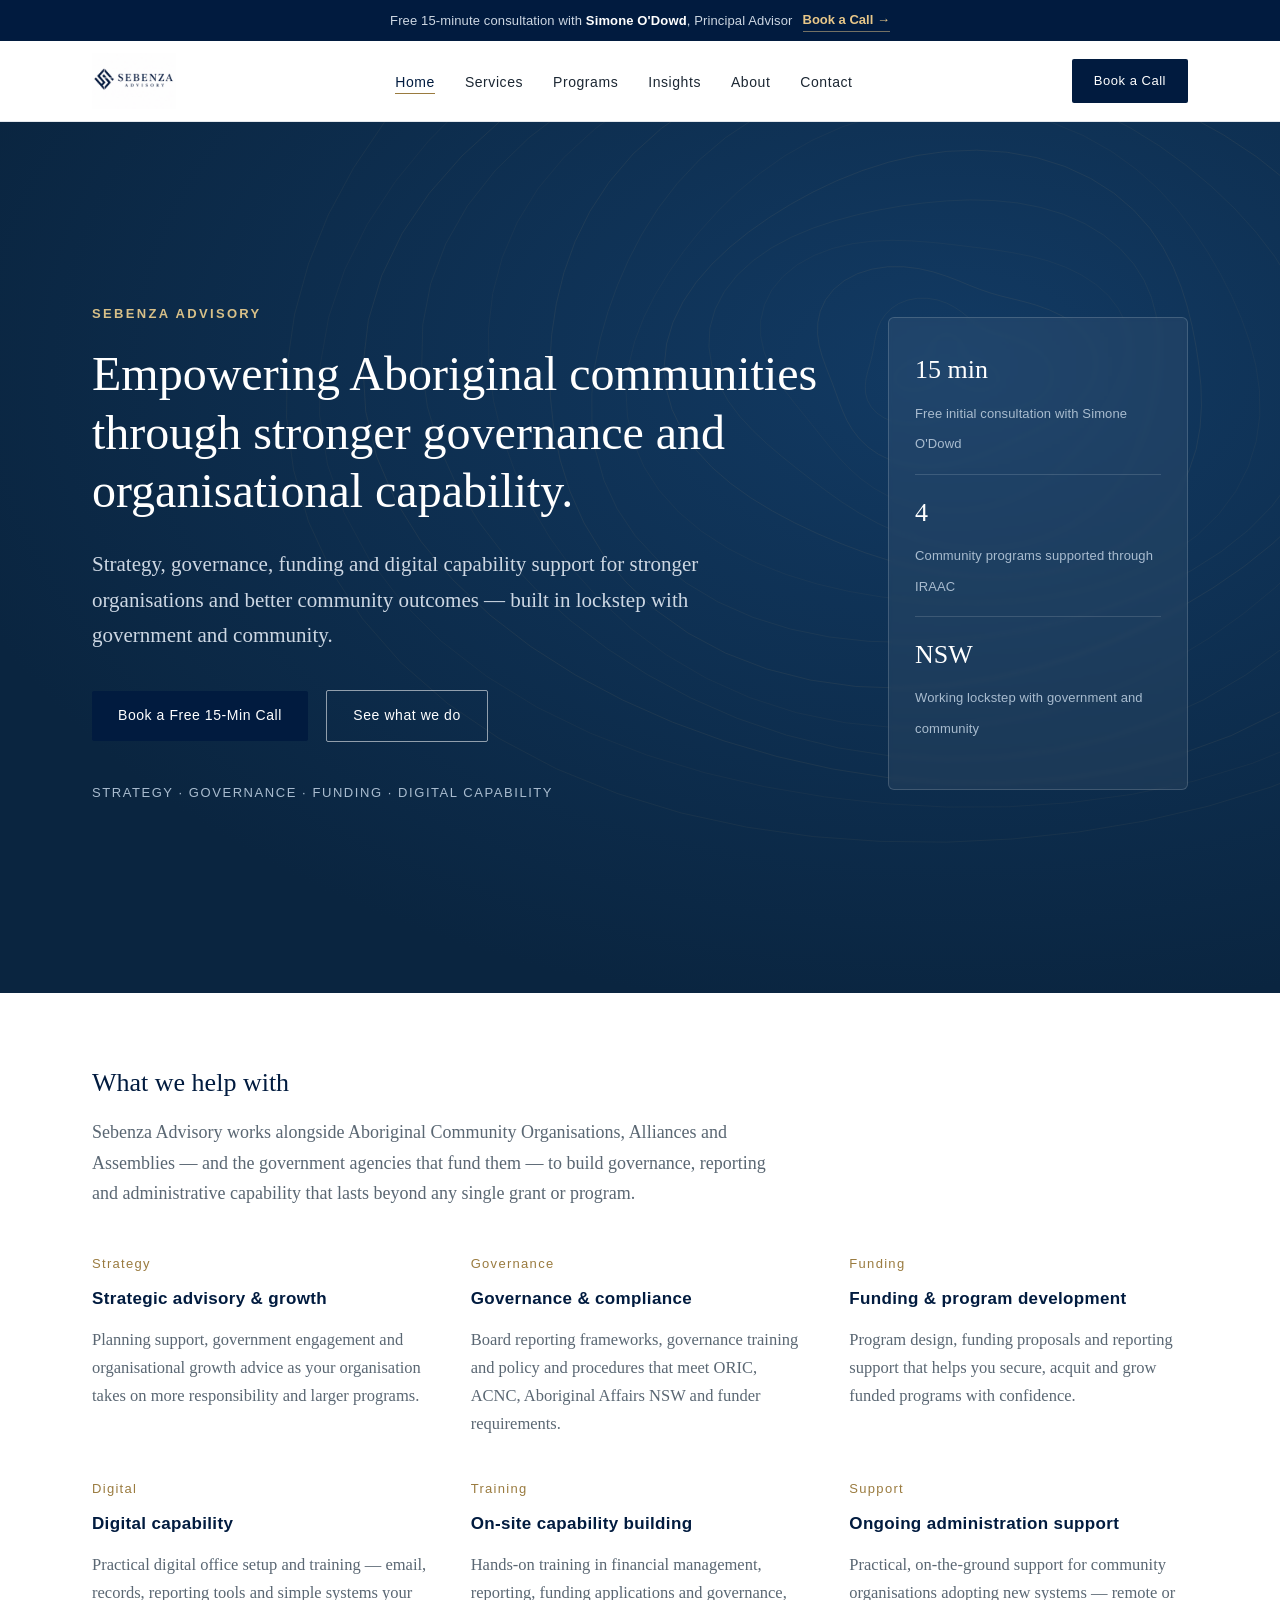
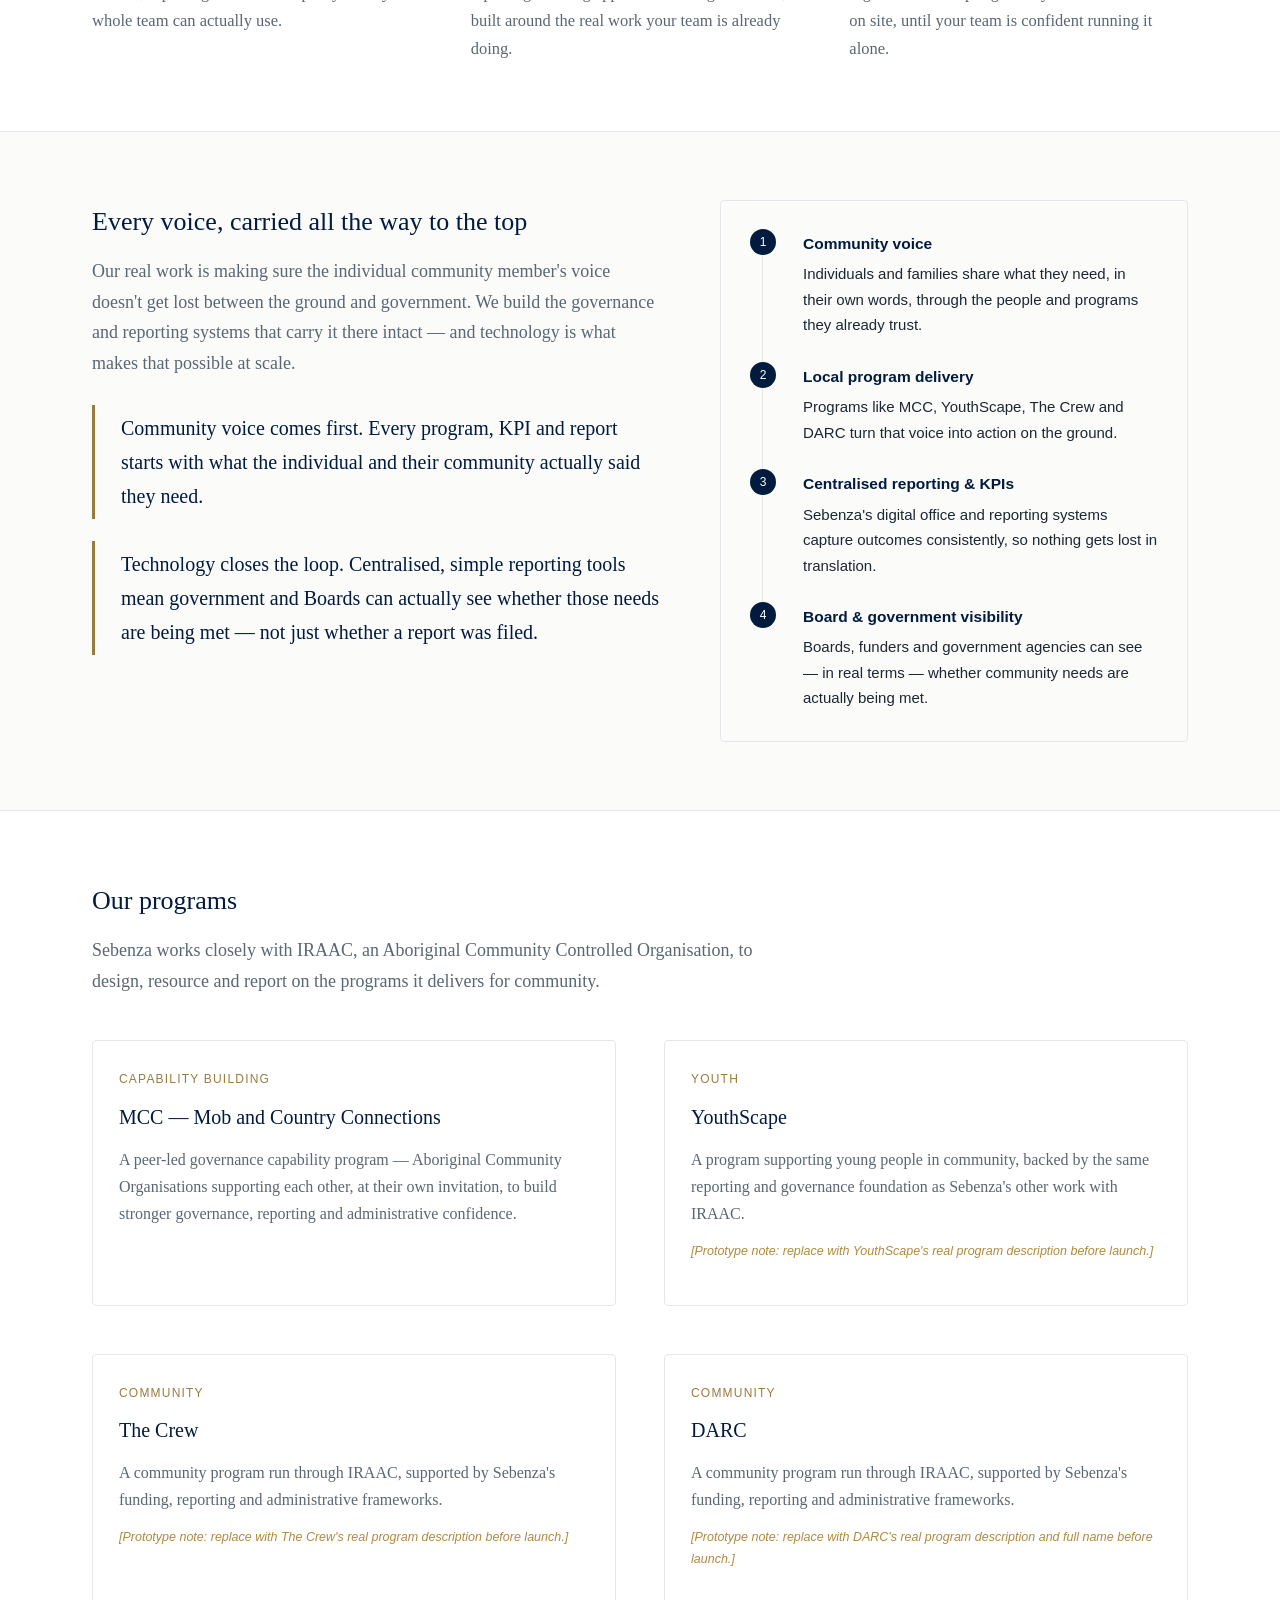
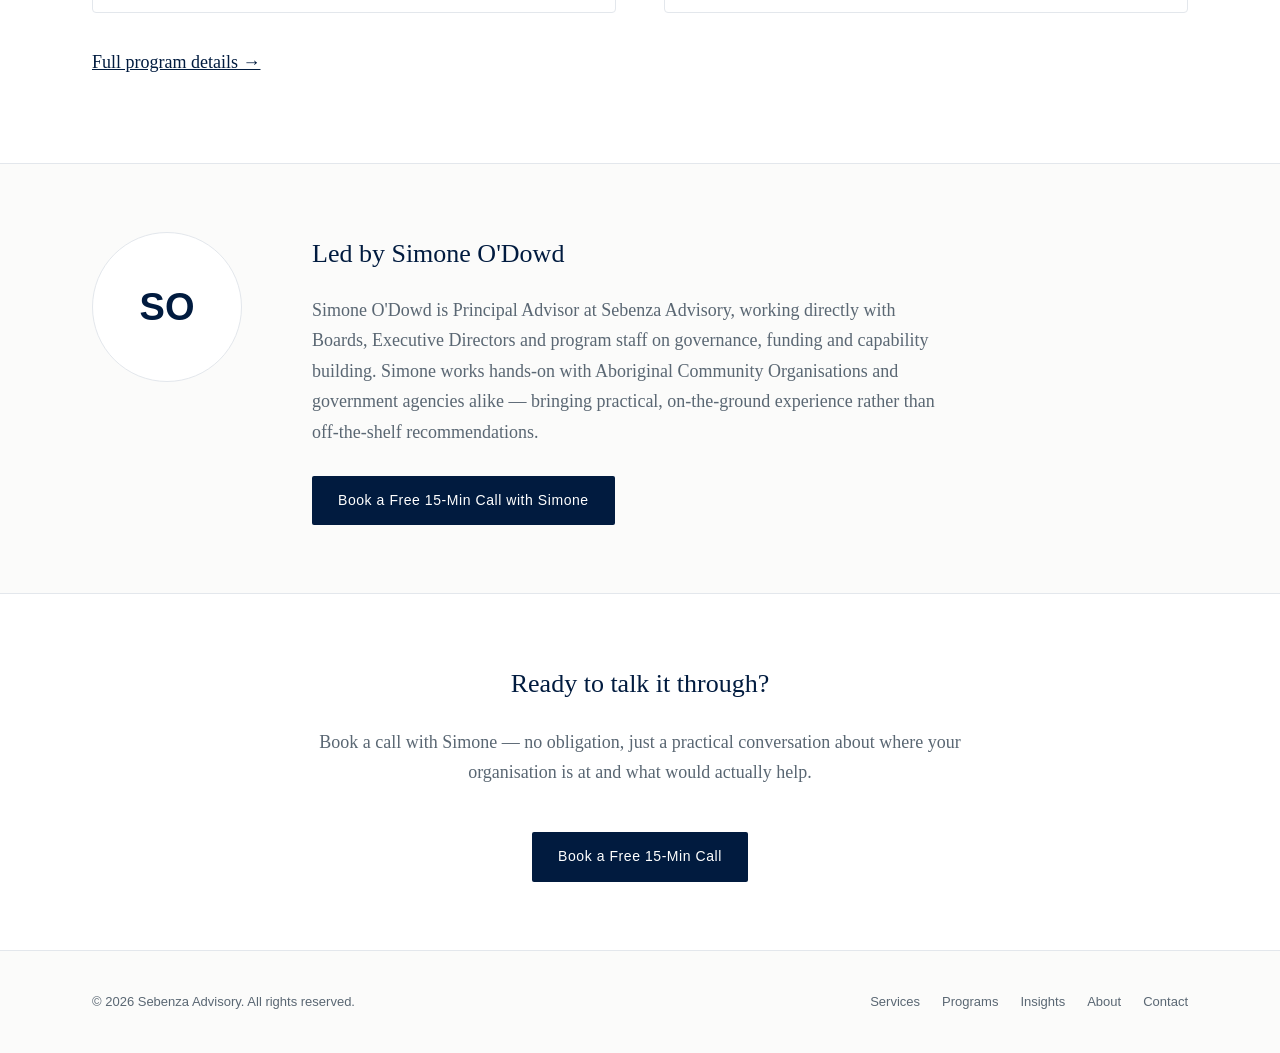
==== index.html @ e0830507 "Fix wide-desktop hero looking empty: add credibility stats card, widen container to fill large scree" ====
<!DOCTYPE html>
<html lang="en">
<head>
<meta charset="UTF-8">
<meta name="viewport" content="width=device-width, initial-scale=1.0">
<title>Sebenza Advisory — Empowering Aboriginal Communities</title>
<meta name="description" content="Sebenza Advisory provides strategy, governance, funding and digital capability support to strengthen Aboriginal organisations and community outcomes.">
<link rel="icon" href="/assets/favicon.png">
<link rel="stylesheet" href="/assets/style.css">
<script src="/assets/site.js" defer></script>
</head>
<body>

<div class="top-bar">
  <div class="wrap">
    <p>Free 15-minute consultation with <strong>Simone O'Dowd</strong>, Principal Advisor</p>
    <a href="https://calendly.com/sebenza-advisory/consultation" target="_blank" rel="noopener">Book a Call →</a>
  </div>
</div>

<header class="site">
  <div class="wrap">
    <a class="brand" href="/">
      <img src="/assets/logo-header.png" alt="Sebenza Advisory">
    </a>
    <nav class="primary">
      <ul>
        <li><a href="/" class="active">Home</a></li>
        <li><a href="/approach.html">Services</a></li>
        <li><a href="/programs.html">Programs</a></li>
        <li><a href="/insights.html">Insights</a></li>
        <li><a href="/about.html">About</a></li>
        <li><a href="/contact.html">Contact</a></li>
      </ul>
    </nav>
    <a class="btn primary" href="https://calendly.com/sebenza-advisory/consultation" target="_blank" rel="noopener" style="padding:11px 22px;font-size:13px;">Book a Call</a>
    <button class="nav-toggle" aria-label="Menu" aria-expanded="false"><span></span><span></span><span></span></button>
  </div>
</header>

<section class="hero-image">
  <div class="wrap">
    <div>
      <p class="eyebrow">Sebenza Advisory</p>
      <h1>Empowering Aboriginal communities through stronger governance and organisational capability.</h1>
      <p class="lede">Strategy, governance, funding and digital capability support for stronger organisations and better community outcomes — built in lockstep with government and community.</p>
      <a class="btn primary" href="https://calendly.com/sebenza-advisory/consultation" target="_blank" rel="noopener">Book a Free 15-Min Call</a>
      <a class="btn ghost" href="/approach.html">See what we do</a>
      <p class="tagline">Strategy · Governance · Funding · Digital Capability</p>
    </div>
    <div class="hero-stats">
      <div class="stat">
        <b>15 min</b>
        <span>Free initial consultation with Simone O'Dowd</span>
      </div>
      <div class="stat">
        <b>4</b>
        <span>Community programs supported through IRAAC</span>
      </div>
      <div class="stat">
        <b>NSW</b>
        <span>Working lockstep with government and community</span>
      </div>
    </div>
  </div>
</section>

<section>
  <div class="wrap">
    <h2 class="section-title">What we help with</h2>
    <p class="section-intro">Sebenza Advisory works alongside Aboriginal Community Organisations, Alliances and Assemblies — and the government agencies that fund them — to build governance, reporting and administrative capability that lasts beyond any single grant or program.</p>
    <div class="grid-3">
      <div class="card">
        <span class="num">Strategy</span>
        <h3>Strategic advisory & growth</h3>
        <p>Planning support, government engagement and organisational growth advice as your organisation takes on more responsibility and larger programs.</p>
      </div>
      <div class="card">
        <span class="num">Governance</span>
        <h3>Governance & compliance</h3>
        <p>Board reporting frameworks, governance training and policy and procedures that meet ORIC, ACNC, Aboriginal Affairs NSW and funder requirements.</p>
      </div>
      <div class="card">
        <span class="num">Funding</span>
        <h3>Funding & program development</h3>
        <p>Program design, funding proposals and reporting support that helps you secure, acquit and grow funded programs with confidence.</p>
      </div>
      <div class="card">
        <span class="num">Digital</span>
        <h3>Digital capability</h3>
        <p>Practical digital office setup and training — email, records, reporting tools and simple systems your whole team can actually use.</p>
      </div>
      <div class="card">
        <span class="num">Training</span>
        <h3>On-site capability building</h3>
        <p>Hands-on training in financial management, reporting, funding applications and governance, built around the real work your team is already doing.</p>
      </div>
      <div class="card">
        <span class="num">Support</span>
        <h3>Ongoing administration support</h3>
        <p>Practical, on-the-ground support for community organisations adopting new systems — remote or on site, until your team is confident running it alone.</p>
      </div>
    </div>
  </div>
</section>

<section class="tinted">
  <div class="wrap voice-block">
    <div>
      <h2 class="section-title">Every voice, carried all the way to the top</h2>
      <p class="section-intro" style="margin-bottom:26px;">Our real work is making sure the individual community member's voice doesn't get lost between the ground and government. We build the governance and reporting systems that carry it there intact — and technology is what makes that possible at scale.</p>
      <p class="principle" style="margin-bottom:22px;">Community voice comes first. Every program, KPI and report starts with what the individual and their community actually said they need.</p>
      <p class="principle" style="margin-bottom:0;">Technology closes the loop. Centralised, simple reporting tools mean government and Boards can actually see whether those needs are being met — not just whether a report was filed.</p>
    </div>
    <div class="voice-flow">
      <ol>
        <li><strong>Community voice</strong>Individuals and families share what they need, in their own words, through the people and programs they already trust.</li>
        <li><strong>Local program delivery</strong>Programs like MCC, YouthScape, The Crew and DARC turn that voice into action on the ground.</li>
        <li><strong>Centralised reporting & KPIs</strong>Sebenza's digital office and reporting systems capture outcomes consistently, so nothing gets lost in translation.</li>
        <li><strong>Board & government visibility</strong>Boards, funders and government agencies can see — in real terms — whether community needs are actually being met.</li>
      </ol>
    </div>
  </div>
</section>

<section>
  <div class="wrap">
    <h2 class="section-title">Our programs</h2>
    <p class="section-intro">Sebenza works closely with IRAAC, an Aboriginal Community Controlled Organisation, to design, resource and report on the programs it delivers for community.</p>
    <div class="grid-2">
      <div class="program-card">
        <span class="tag">Capability building</span>
        <h3>MCC — Mob and Country Connections</h3>
        <p>A peer-led governance capability program — Aboriginal Community Organisations supporting each other, at their own invitation, to build stronger governance, reporting and administrative confidence.</p>
      </div>
      <div class="program-card">
        <span class="tag">Youth</span>
        <h3>YouthScape</h3>
        <p>A program supporting young people in community, backed by the same reporting and governance foundation as Sebenza's other work with IRAAC.</p>
        <p class="confirm">[Prototype note: replace with YouthScape's real program description before launch.]</p>
      </div>
      <div class="program-card">
        <span class="tag">Community</span>
        <h3>The Crew</h3>
        <p>A community program run through IRAAC, supported by Sebenza's funding, reporting and administrative frameworks.</p>
        <p class="confirm">[Prototype note: replace with The Crew's real program description before launch.]</p>
      </div>
      <div class="program-card">
        <span class="tag">Community</span>
        <h3>DARC</h3>
        <p>A community program run through IRAAC, supported by Sebenza's funding, reporting and administrative frameworks.</p>
        <p class="confirm">[Prototype note: replace with DARC's real program description and full name before launch.]</p>
      </div>
    </div>
    <p style="margin-top:34px;"><a href="/programs.html">Full program details →</a></p>
  </div>
</section>

<section class="tinted">
  <div class="wrap" style="display:grid;grid-template-columns:180px 1fr;gap:40px;align-items:start;">
    <div style="width:150px;height:150px;border-radius:50%;background:#fff;border:1px solid var(--line);display:flex;align-items:center;justify-content:center;font-family:'Helvetica Neue',Arial,sans-serif;color:var(--navy-deep);font-size:38px;font-weight:600;">SO</div>
    <div>
      <h2 class="section-title">Led by Simone O'Dowd</h2>
      <p style="color:var(--muted);font-size:18px;max-width:640px;">Simone O'Dowd is Principal Advisor at Sebenza Advisory, working directly with Boards, Executive Directors and program staff on governance, funding and capability building. Simone works hands-on with Aboriginal Community Organisations and government agencies alike — bringing practical, on-the-ground experience rather than off-the-shelf recommendations.</p>
      <a class="btn primary" href="https://calendly.com/sebenza-advisory/consultation" target="_blank" rel="noopener" style="margin-top:10px;">Book a Free 15-Min Call with Simone</a>
    </div>
  </div>
</section>

<section style="text-align:center;">
  <div class="wrap">
    <h2 class="section-title" style="margin-bottom:20px;">Ready to talk it through?</h2>
    <p class="section-intro" style="margin-left:auto;margin-right:auto;">Book a call with Simone — no obligation, just a practical conversation about where your organisation is at and what would actually help.</p>
    <a class="btn primary" href="https://calendly.com/sebenza-advisory/consultation" target="_blank" rel="noopener">Book a Free 15-Min Call</a>
  </div>
</section>

<footer class="site">
  <div class="wrap">
    <p>© 2026 Sebenza Advisory. All rights reserved.</p>
    <nav>
      <ul>
        <li><a href="/approach.html">Services</a></li>
        <li><a href="/programs.html">Programs</a></li>
        <li><a href="/insights.html">Insights</a></li>
        <li><a href="/about.html">About</a></li>
        <li><a href="/contact.html">Contact</a></li>
      </ul>
    </nav>
  </div>
</footer>

</body>
</html>
---- assets/style.css ----
:root {
  --navy: #0a2540;
  --navy-deep: #011b3f;
  --ink: #1c2733;
  --muted: #5a6773;
  --line: #e3e7ec;
  --paper: #fbfbfa;
  --accent: #9a7b3f;
  --max: 1160px;
}

* { box-sizing: border-box; }

html { scroll-behavior: smooth; }

body {
  margin: 0;
  font-family: "Georgia", "Iowan Old Style", "Palatino Linotype", serif;
  color: var(--ink);
  background: #ffffff;
  line-height: 1.7;
  font-size: 18px;
}

.wrap {
  max-width: var(--max);
  margin: 0 auto;
  padding: 0 32px;
}

a { color: var(--navy-deep); }

/* Top utility bar */
.top-bar {
  background: var(--navy-deep);
  padding: 9px 0;
}

.top-bar .wrap {
  display: flex;
  align-items: center;
  justify-content: center;
  gap: 10px;
  flex-wrap: wrap;
  text-align: center;
}

.top-bar p {
  margin: 0;
  font-family: "Helvetica Neue", Arial, sans-serif;
  font-size: 13px;
  color: #cdd7e3;
  letter-spacing: 0.01em;
}

.top-bar strong { color: #fff; font-weight: 600; }

.top-bar a {
  font-family: "Helvetica Neue", Arial, sans-serif;
  font-size: 13px;
  font-weight: 600;
  color: #e8c789;
  text-decoration: none;
  border-bottom: 1px solid rgba(232,199,137,0.5);
  white-space: nowrap;
}

.top-bar a:hover { color: #fff; border-bottom-color: #fff; }

/* Header */
header.site {
  border-bottom: 1px solid var(--line);
  padding: 12px 0;
}

header.site .wrap {
  display: flex;
  align-items: center;
  justify-content: space-between;
  gap: 24px;
}

.brand {
  display: flex;
  align-items: center;
  gap: 14px;
  text-decoration: none;
}

.brand img {
  height: 56px;
  width: auto;
  display: block;
}

.brand span {
  font-family: "Helvetica Neue", Arial, sans-serif;
  letter-spacing: 0.14em;
  font-size: 14px;
  color: var(--navy-deep);
  font-weight: 600;
  text-transform: uppercase;
}

nav.primary ul {
  list-style: none;
  display: flex;
  gap: 30px;
  margin: 0;
  padding: 0;
}

nav.primary a {
  font-family: "Helvetica Neue", Arial, sans-serif;
  font-size: 14px;
  letter-spacing: 0.04em;
  text-decoration: none;
  color: var(--ink);
  padding-bottom: 3px;
  border-bottom: 1px solid transparent;
}

nav.primary a:hover,
nav.primary a.active {
  color: var(--navy-deep);
  border-bottom-color: var(--accent);
}

.nav-toggle {
  display: none;
  background: none;
  border: 1px solid var(--line);
  border-radius: 3px;
  width: 42px;
  height: 38px;
  padding: 0;
  cursor: pointer;
  flex-direction: column;
  align-items: center;
  justify-content: center;
  gap: 4px;
}

.nav-toggle span {
  display: block;
  width: 20px;
  height: 2px;
  background: var(--navy-deep);
}

/* Hero — big image variant (home) */
.hero-image {
  position: relative;
  background: url("/assets/hero-pattern.svg") center/cover no-repeat, var(--navy-deep);
  color: #fff;
  overflow: hidden;
}

.hero-image .wrap {
  padding-top: 100px;
  padding-bottom: 108px;
  position: relative;
  z-index: 1;
  display: grid;
  grid-template-columns: minmax(0, 1fr) 300px;
  gap: 60px;
  align-items: center;
}

.hero-stats {
  background: rgba(255,255,255,0.06);
  border: 1px solid rgba(255,255,255,0.16);
  border-radius: 6px;
  padding: 30px 26px;
  backdrop-filter: blur(2px);
}

.hero-stats .stat {
  padding: 16px 0;
  border-top: 1px solid rgba(255,255,255,0.14);
}

.hero-stats .stat:first-child { border-top: none; padding-top: 0; }

.hero-stats .stat b {
  display: block;
  font-family: "Georgia", serif;
  font-size: 26px;
  color: #fff;
  font-weight: 400;
  margin-bottom: 4px;
}

.hero-stats .stat span {
  font-family: "Helvetica Neue", Arial, sans-serif;
  font-size: 13px;
  color: #a9bccf;
  letter-spacing: 0.01em;
}

.hero-image .eyebrow {
  font-family: "Helvetica Neue", Arial, sans-serif;
  text-transform: uppercase;
  letter-spacing: 0.18em;
  font-size: 13px;
  color: #d8c088;
  margin-bottom: 20px;
  font-weight: 600;
}

.hero-image h1 {
  font-size: 48px;
  line-height: 1.22;
  margin: 0 0 26px;
  color: #ffffff;
  max-width: 800px;
  font-weight: 400;
}

.hero-image p.lede {
  font-size: 21px;
  color: #cdd7e3;
  max-width: 620px;
  margin: 0 0 36px;
}

.hero-image .btn.ghost {
  border-color: rgba(255,255,255,0.55);
  color: #fff;
}

.hero-image .tagline {
  margin-top: 40px;
  font-family: "Helvetica Neue", Arial, sans-serif;
  font-size: 13px;
  letter-spacing: 0.12em;
  color: #a9bccf;
  text-transform: uppercase;
}

/* Hero — plain variant (subpages) */
.hero {
  background: linear-gradient(180deg, #f7f8f9 0%, #ffffff 100%);
  border-bottom: 1px solid var(--line);
}

.hero .wrap {
  padding-top: 84px;
  padding-bottom: 84px;
}

.hero .eyebrow {
  font-family: "Helvetica Neue", Arial, sans-serif;
  text-transform: uppercase;
  letter-spacing: 0.16em;
  font-size: 13px;
  color: var(--accent);
  margin-bottom: 18px;
  font-weight: 600;
}

.hero h1 {
  font-size: 42px;
  line-height: 1.25;
  margin: 0 0 24px;
  color: var(--navy-deep);
  max-width: 780px;
  font-weight: 400;
}

.hero p.lede {
  font-size: 20px;
  color: var(--muted);
  max-width: 640px;
  margin: 0 0 32px;
}

.page-hero .wrap { padding-top: 64px; padding-bottom: 56px; }
.page-hero h1 { font-size: 34px; margin: 0 0 18px; color: var(--navy-deep); font-weight: 400; }
.page-hero p.lede { font-size: 19px; }

/* Buttons */
.btn {
  display: inline-block;
  font-family: "Helvetica Neue", Arial, sans-serif;
  font-size: 14px;
  letter-spacing: 0.04em;
  text-decoration: none;
  padding: 13px 26px;
  border-radius: 2px;
}

.btn.primary {
  background: var(--navy-deep);
  color: #fff;
}

.btn.primary:hover { background: var(--navy); }

.btn.ghost {
  border: 1px solid var(--ink);
  color: var(--ink);
  margin-left: 14px;
}

/* Sections */
section { padding: 68px 0; }
section.tinted { background: var(--paper); border-top: 1px solid var(--line); border-bottom: 1px solid var(--line); }

h2.section-title {
  font-size: 26px;
  color: var(--navy-deep);
  font-weight: 400;
  margin: 0 0 12px;
}

p.section-intro {
  color: var(--muted);
  max-width: 700px;
  font-size: 18px;
  margin: 0 0 44px;
}

/* Three-up grid */
.grid-3 {
  display: grid;
  grid-template-columns: repeat(3, 1fr);
  gap: 40px;
}

.grid-2 {
  display: grid;
  grid-template-columns: repeat(2, 1fr);
  gap: 48px;
}

.card h3 {
  font-family: "Helvetica Neue", Arial, sans-serif;
  font-size: 17px;
  letter-spacing: 0.02em;
  color: var(--navy-deep);
  margin: 0 0 12px;
  font-weight: 600;
}

.card p { color: var(--muted); font-size: 16.5px; margin: 0; }

.card .num {
  font-family: "Helvetica Neue", Arial, sans-serif;
  font-size: 13px;
  color: var(--accent);
  letter-spacing: 0.1em;
  margin-bottom: 10px;
  display: block;
}

/* Pull quote / principle strip */
.principle {
  border-left: 3px solid var(--accent);
  padding: 6px 0 6px 26px;
  margin: 0 0 34px;
  font-size: 20px;
  color: var(--navy-deep);
  max-width: 760px;
}

.principle:last-child { margin-bottom: 0; }

/* Approach steps */
.steps { counter-reset: step; }

.step {
  display: grid;
  grid-template-columns: 64px 1fr;
  gap: 24px;
  padding: 30px 0;
  border-top: 1px solid var(--line);
}

.step:last-child { border-bottom: 1px solid var(--line); }

.step .step-num {
  font-family: "Helvetica Neue", Arial, sans-serif;
  font-size: 28px;
  color: var(--line);
  font-weight: 700;
}

.step h3 {
  font-family: "Helvetica Neue", Arial, sans-serif;
  font-size: 18px;
  color: var(--navy-deep);
  margin: 0 0 10px;
  font-weight: 600;
}

.step p { margin: 0; color: var(--muted); }

/* Insights list */
.insight {
  padding: 30px 0;
  border-top: 1px solid var(--line);
}

.insight:last-child { border-bottom: 1px solid var(--line); }

.insight .tag {
  font-family: "Helvetica Neue", Arial, sans-serif;
  font-size: 12.5px;
  letter-spacing: 0.1em;
  text-transform: uppercase;
  color: var(--accent);
  margin-bottom: 10px;
  display: block;
}

.insight h3 {
  font-size: 22px;
  color: var(--navy-deep);
  margin: 0 0 12px;
  font-weight: 400;
}

.insight p { color: var(--muted); margin: 0; max-width: 760px; }

/* About */
.about-lead {
  font-size: 20px;
  color: var(--navy-deep);
  max-width: 760px;
}

/* Contact */
.contact-block {
  display: grid;
  grid-template-columns: 1fr 1fr;
  gap: 56px;
}

.contact-detail dt {
  font-family: "Helvetica Neue", Arial, sans-serif;
  font-size: 12.5px;
  letter-spacing: 0.1em;
  text-transform: uppercase;
  color: var(--accent);
  margin-top: 26px;
}

.contact-detail dt:first-child { margin-top: 0; }

.contact-detail dd {
  margin: 6px 0 0;
  font-size: 18px;
}

/* Footer */
footer.site {
  border-top: 1px solid var(--line);
  padding: 40px 0;
  background: var(--paper);
}

footer.site .wrap {
  display: flex;
  justify-content: space-between;
  align-items: center;
  flex-wrap: wrap;
  gap: 16px;
}

footer.site p {
  font-family: "Helvetica Neue", Arial, sans-serif;
  font-size: 13px;
  color: var(--muted);
  margin: 0;
}

footer.site nav ul {
  list-style: none;
  display: flex;
  gap: 22px;
  margin: 0;
  padding: 0;
  font-family: "Helvetica Neue", Arial, sans-serif;
  font-size: 13px;
}

footer.site nav a { color: var(--muted); text-decoration: none; }
footer.site nav a:hover { color: var(--navy-deep); }

/* Voice / KPI philosophy section */
.voice-block {
  display: grid;
  grid-template-columns: 1.1fr 0.9fr;
  gap: 56px;
  align-items: start;
}

.voice-flow {
  border: 1px solid var(--line);
  border-radius: 4px;
  padding: 30px 28px;
  background: var(--paper);
}

.voice-flow ol {
  list-style: none;
  margin: 0;
  padding: 0;
  counter-reset: vf;
}

.voice-flow li {
  counter-increment: vf;
  position: relative;
  padding: 0 0 26px 40px;
  font-family: "Helvetica Neue", Arial, sans-serif;
  font-size: 15px;
  color: var(--ink);
  border-left: 1px solid var(--line);
  margin-left: 13px;
}

.voice-flow li:last-child { padding-bottom: 0; border-left-color: transparent; }

.voice-flow li::before {
  content: counter(vf);
  position: absolute;
  left: -13px;
  top: -2px;
  width: 26px;
  height: 26px;
  border-radius: 50%;
  background: var(--navy-deep);
  color: #fff;
  font-size: 12px;
  display: flex;
  align-items: center;
  justify-content: center;
}

.voice-flow strong { display: block; color: var(--navy-deep); margin-bottom: 4px; font-size: 15.5px; }

/* Programs */
.program-card {
  border: 1px solid var(--line);
  border-radius: 4px;
  padding: 28px 26px;
  height: 100%;
}

.program-card .tag {
  font-family: "Helvetica Neue", Arial, sans-serif;
  font-size: 12px;
  letter-spacing: 0.1em;
  text-transform: uppercase;
  color: var(--accent);
  display: block;
  margin-bottom: 10px;
}

.program-card h3 {
  font-size: 20px;
  color: var(--navy-deep);
  margin: 0 0 12px;
  font-weight: 400;
  font-family: "Georgia", serif;
}

.program-card p {
  color: var(--muted);
  font-size: 16px;
  margin: 0 0 14px;
}

.program-card .confirm {
  font-family: "Helvetica Neue", Arial, sans-serif;
  font-size: 12.5px;
  color: #b08a3d;
  font-style: italic;
}

.iraac-intro {
  background: var(--navy-deep);
  color: #dfe6ee;
  border-radius: 4px;
  padding: 36px 38px;
  margin-bottom: 44px;
}

.iraac-intro h3 {
  color: #fff;
  font-weight: 400;
  font-size: 23px;
  margin: 0 0 14px;
}

.iraac-intro p { margin: 0; font-size: 16.5px; color: #cdd7e3; }

@media (max-width: 860px) {
  .grid-3, .grid-2, .contact-block, .voice-block { grid-template-columns: 1fr; }
  .hero h1, .hero-image h1 { font-size: 32px; }
  .hero-image .wrap { grid-template-columns: 1fr; padding-top: 72px; padding-bottom: 76px; }
  .hero-stats { display: none; }
  nav.primary ul { gap: 18px; }
  body { font-size: 17px; }
}

@media (max-width: 640px) {
  header.site .wrap { flex-wrap: nowrap; position: relative; }
  .nav-toggle { display: flex; }
  nav.primary {
    display: block;
    position: absolute;
    top: 100%;
    left: 0;
    right: 0;
    background: #fff;
    border-bottom: 1px solid var(--line);
    max-height: 0;
    overflow: hidden;
    transition: max-height 0.25s ease;
    z-index: 20;
  }
  nav.primary.open { max-height: 320px; }
  nav.primary ul {
    flex-direction: column;
    gap: 0;
    padding: 8px 32px 18px;
  }
  nav.primary li { padding: 10px 0; border-bottom: 1px solid var(--line); }
  header.site .btn.primary { padding: 9px 16px !important; font-size: 12.5px !important; }
  .hero-image h1, .hero h1 { font-size: 27px; }
  .hero-image p.lede, .hero p.lede { font-size: 17px; }
  section { padding: 46px 0; }
  .iraac-intro { padding: 26px 24px; }
}
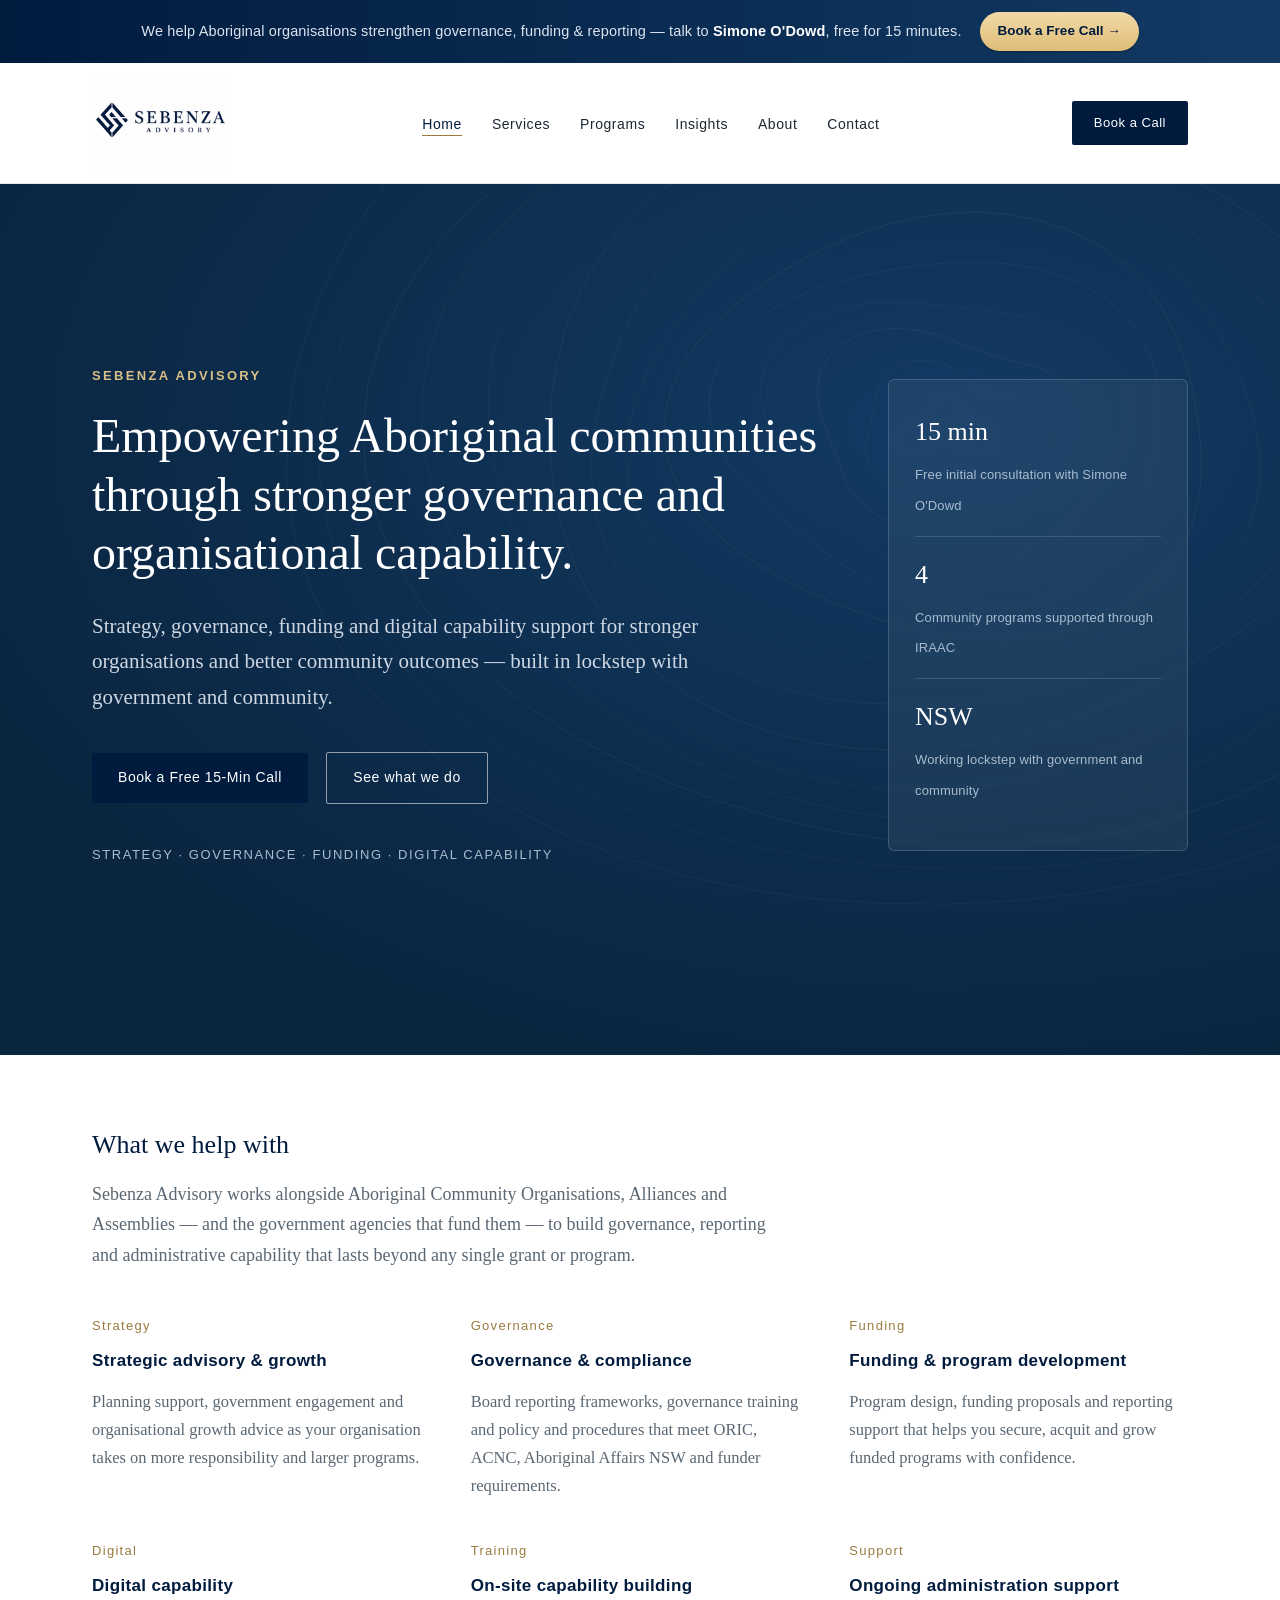
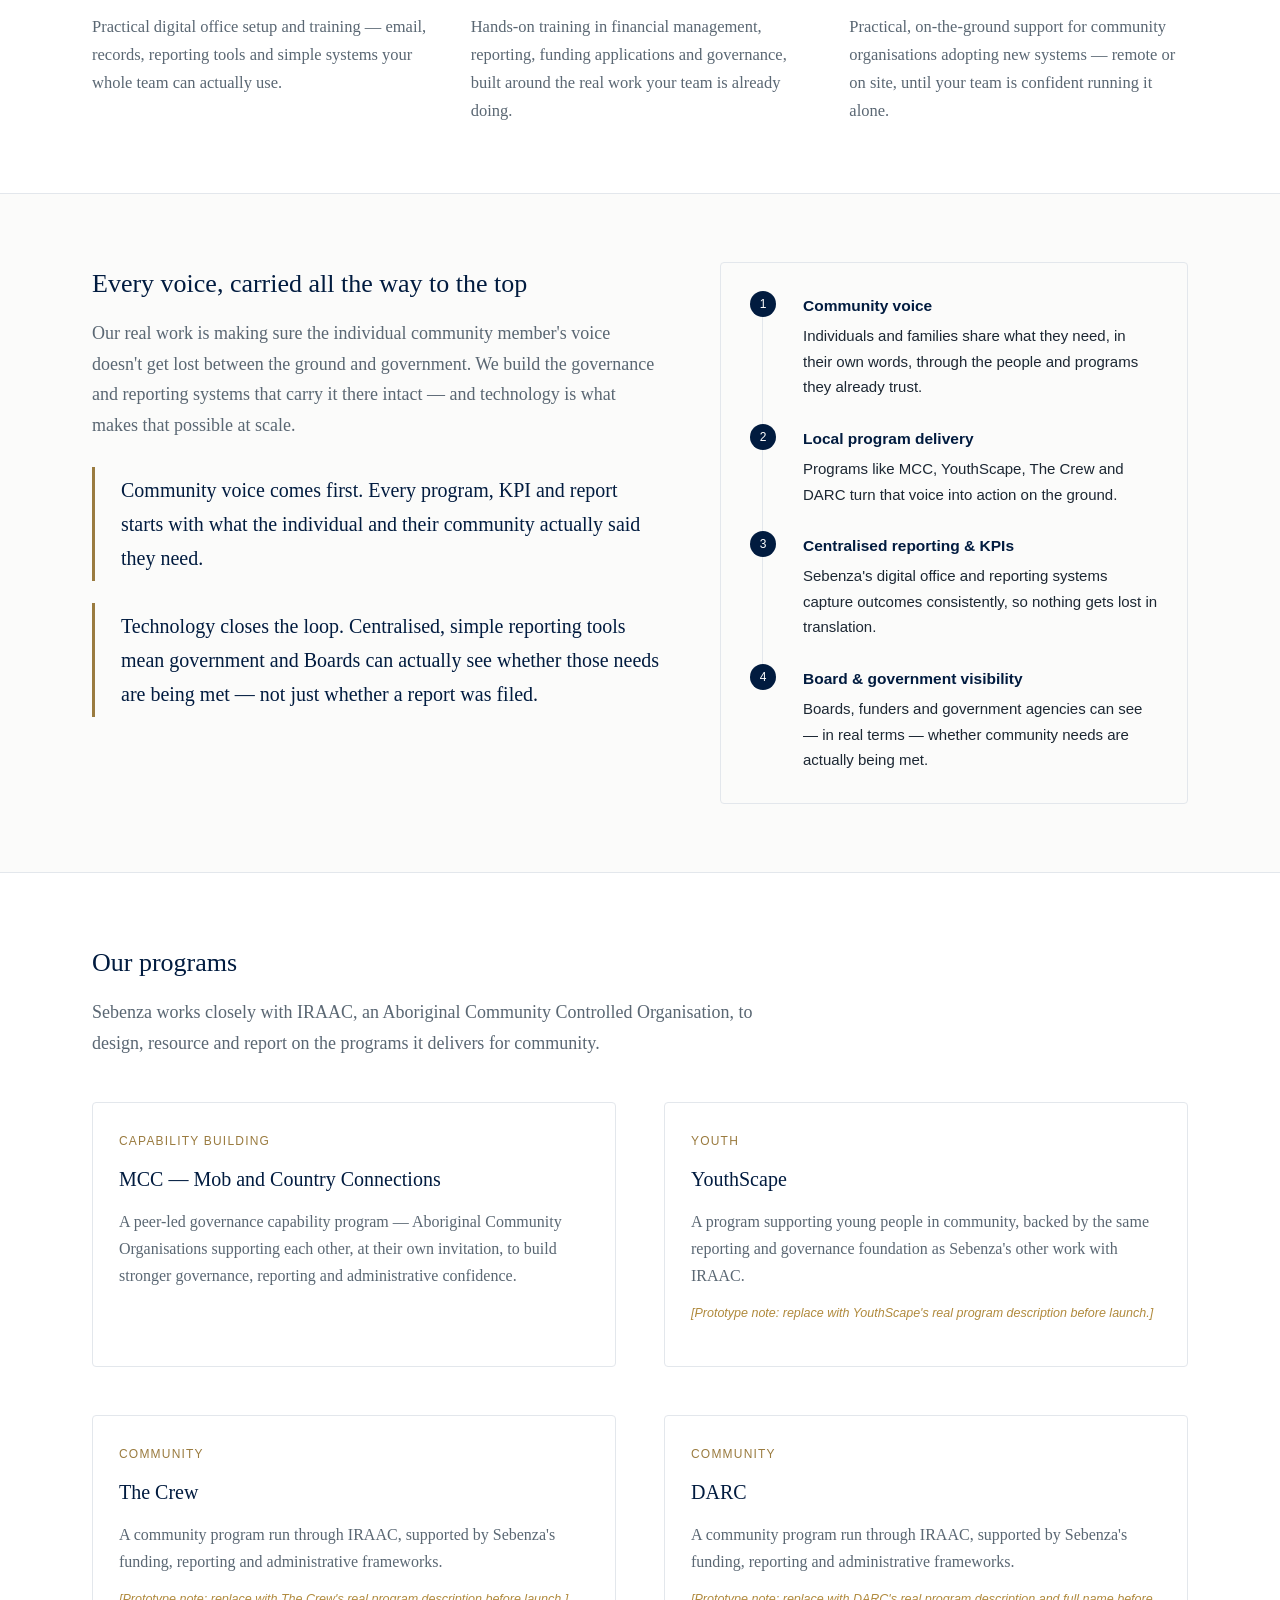
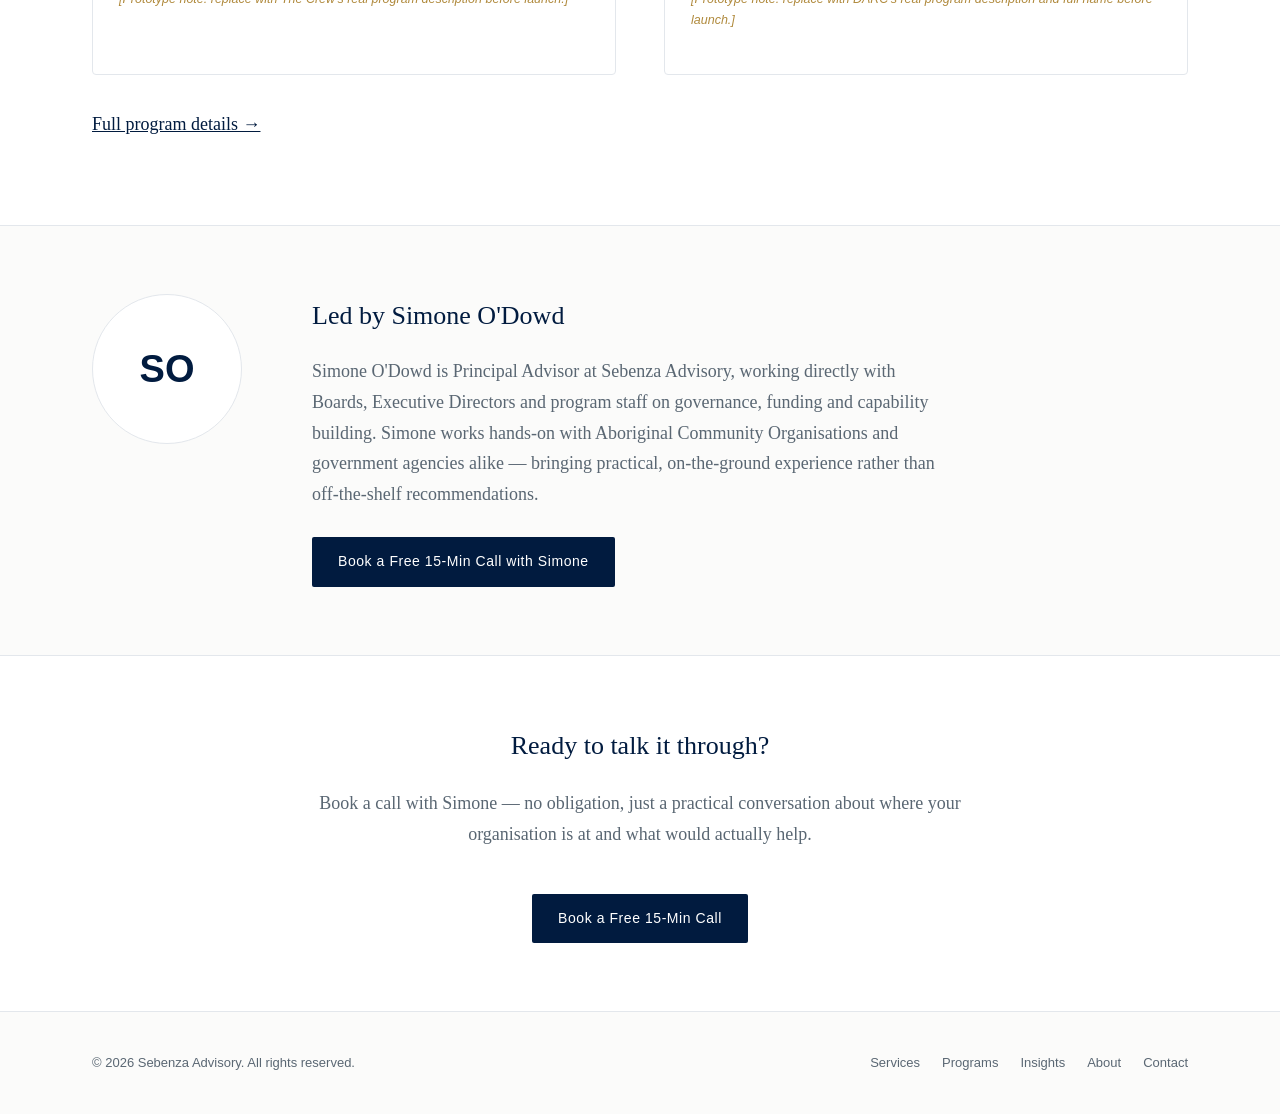
==== commit ff9bddb7: "Make logo much bigger, turn top-bar CTA into a real gold button with stronger value-prop copy" ====
--- a/index.html
+++ b/index.html
@@ -13,8 +13,8 @@
 
 <div class="top-bar">
   <div class="wrap">
-    <p>Free 15-minute consultation with <strong>Simone O'Dowd</strong>, Principal Advisor</p>
-    <a href="https://calendly.com/sebenza-advisory/consultation" target="_blank" rel="noopener">Book a Call →</a>
+    <p>We help Aboriginal organisations strengthen governance, funding &amp; reporting — talk to <strong>Simone O'Dowd</strong>, free for 15 minutes.</p>
+    <a class="btn-mini" href="https://calendly.com/sebenza-advisory/consultation" target="_blank" rel="noopener">Book a Free Call →</a>
   </div>
 </div>
 
--- a/assets/style.css
+++ b/assets/style.css
@@ -32,15 +32,15 @@
 
 /* Top utility bar */
 .top-bar {
-  background: var(--navy-deep);
-  padding: 9px 0;
+  background: linear-gradient(90deg, var(--navy-deep), #123a63);
+  padding: 12px 0;
 }
 
 .top-bar .wrap {
   display: flex;
   align-items: center;
   justify-content: center;
-  gap: 10px;
+  gap: 18px;
   flex-wrap: wrap;
   text-align: center;
 }
@@ -48,29 +48,32 @@
 .top-bar p {
   margin: 0;
   font-family: "Helvetica Neue", Arial, sans-serif;
-  font-size: 13px;
-  color: #cdd7e3;
+  font-size: 14.5px;
+  color: #dbe4ee;
   letter-spacing: 0.01em;
 }
 
-.top-bar strong { color: #fff; font-weight: 600; }
-
-.top-bar a {
-  font-family: "Helvetica Neue", Arial, sans-serif;
-  font-size: 13px;
-  font-weight: 600;
-  color: #e8c789;
+.top-bar strong { color: #fff; font-weight: 700; }
+
+.top-bar .btn-mini {
+  font-family: "Helvetica Neue", Arial, sans-serif;
+  font-size: 13.5px;
+  font-weight: 700;
+  color: var(--navy-deep);
   text-decoration: none;
-  border-bottom: 1px solid rgba(232,199,137,0.5);
   white-space: nowrap;
-}
-
-.top-bar a:hover { color: #fff; border-bottom-color: #fff; }
+  background: linear-gradient(180deg, #f0d9a8, #e0bd76);
+  padding: 8px 18px;
+  border-radius: 20px;
+  box-shadow: 0 1px 2px rgba(0,0,0,0.25);
+}
+
+.top-bar .btn-mini:hover { background: #f0d9a8; }
 
 /* Header */
 header.site {
   border-bottom: 1px solid var(--line);
-  padding: 12px 0;
+  padding: 14px 0;
 }
 
 header.site .wrap {
@@ -88,7 +91,7 @@
 }
 
 .brand img {
-  height: 56px;
+  height: 92px;
   width: auto;
   display: block;
 }
@@ -630,6 +633,9 @@
   }
   nav.primary li { padding: 10px 0; border-bottom: 1px solid var(--line); }
   header.site .btn.primary { padding: 9px 16px !important; font-size: 12.5px !important; }
+  .brand img { height: 58px; }
+  .top-bar p { font-size: 12.5px; }
+  .top-bar .btn-mini { font-size: 12px; padding: 6px 14px; }
   .hero-image h1, .hero h1 { font-size: 27px; }
   .hero-image p.lede, .hero p.lede { font-size: 17px; }
   section { padding: 46px 0; }
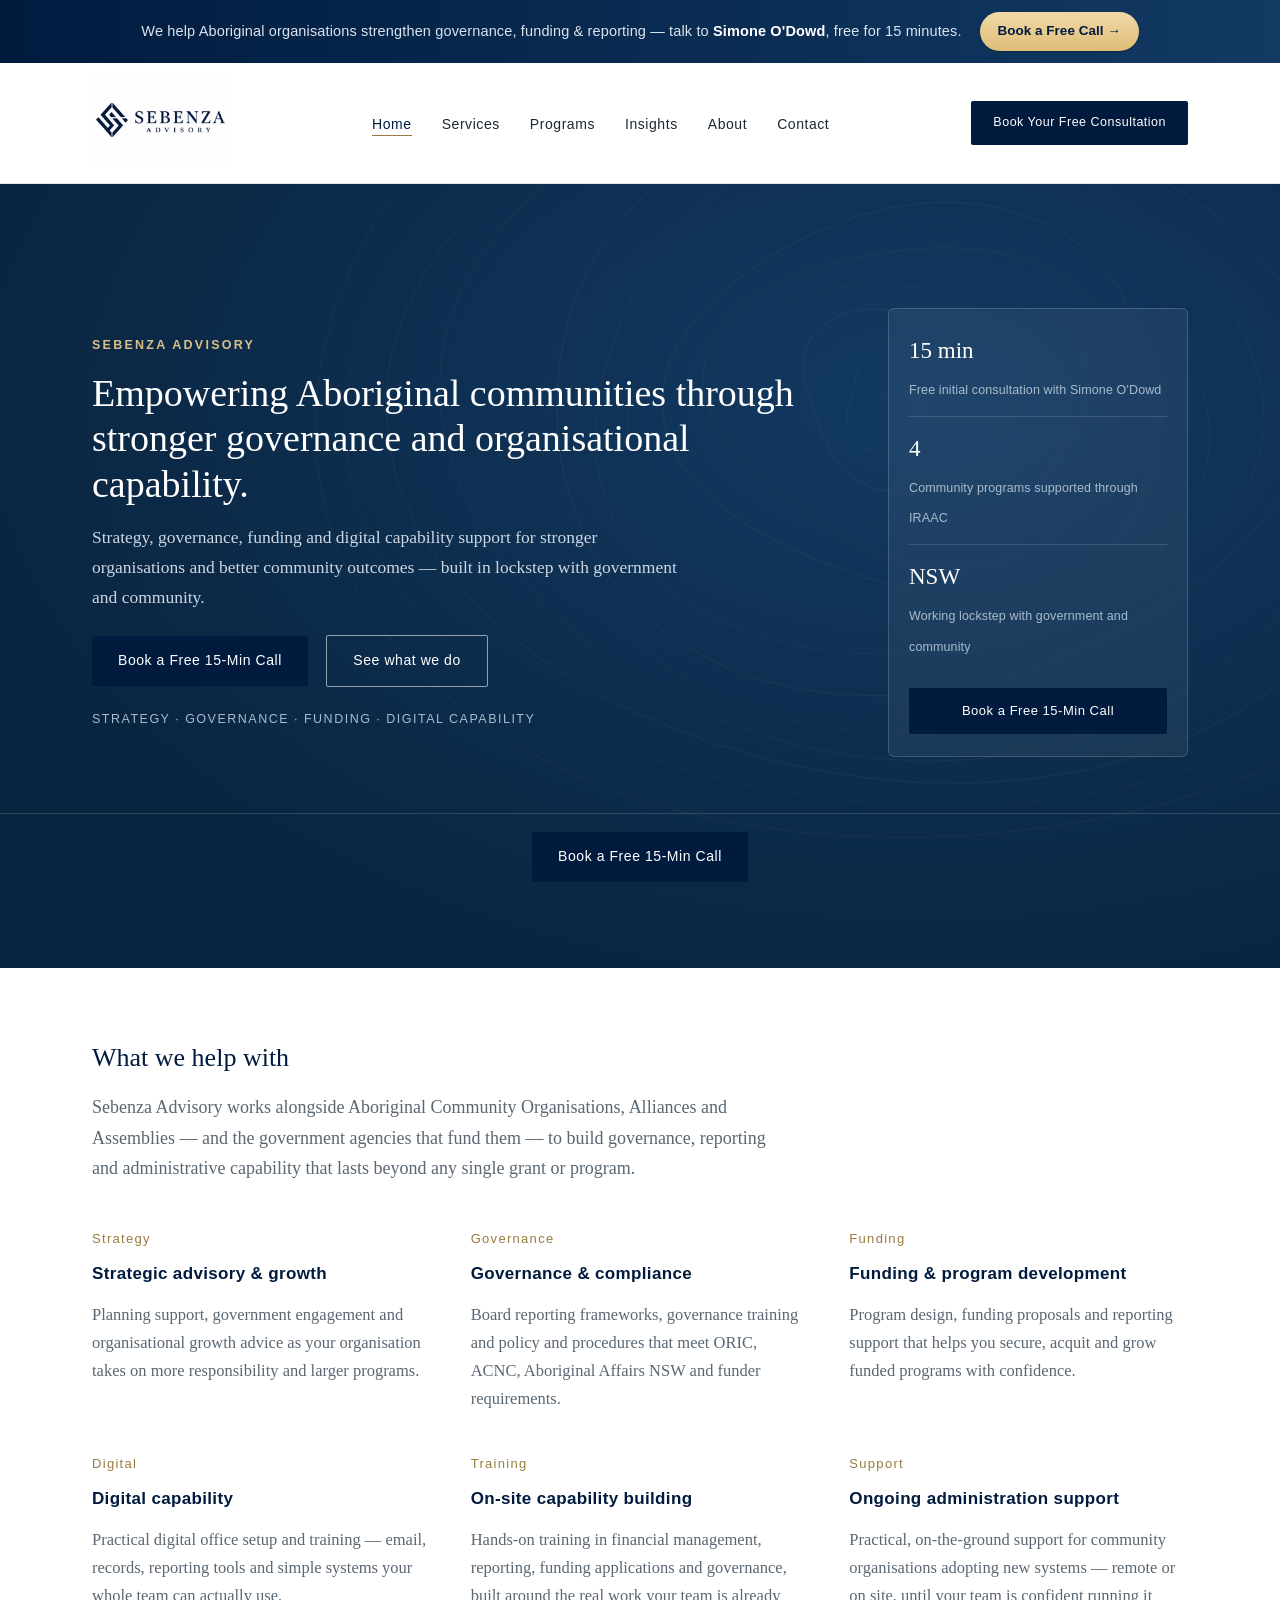
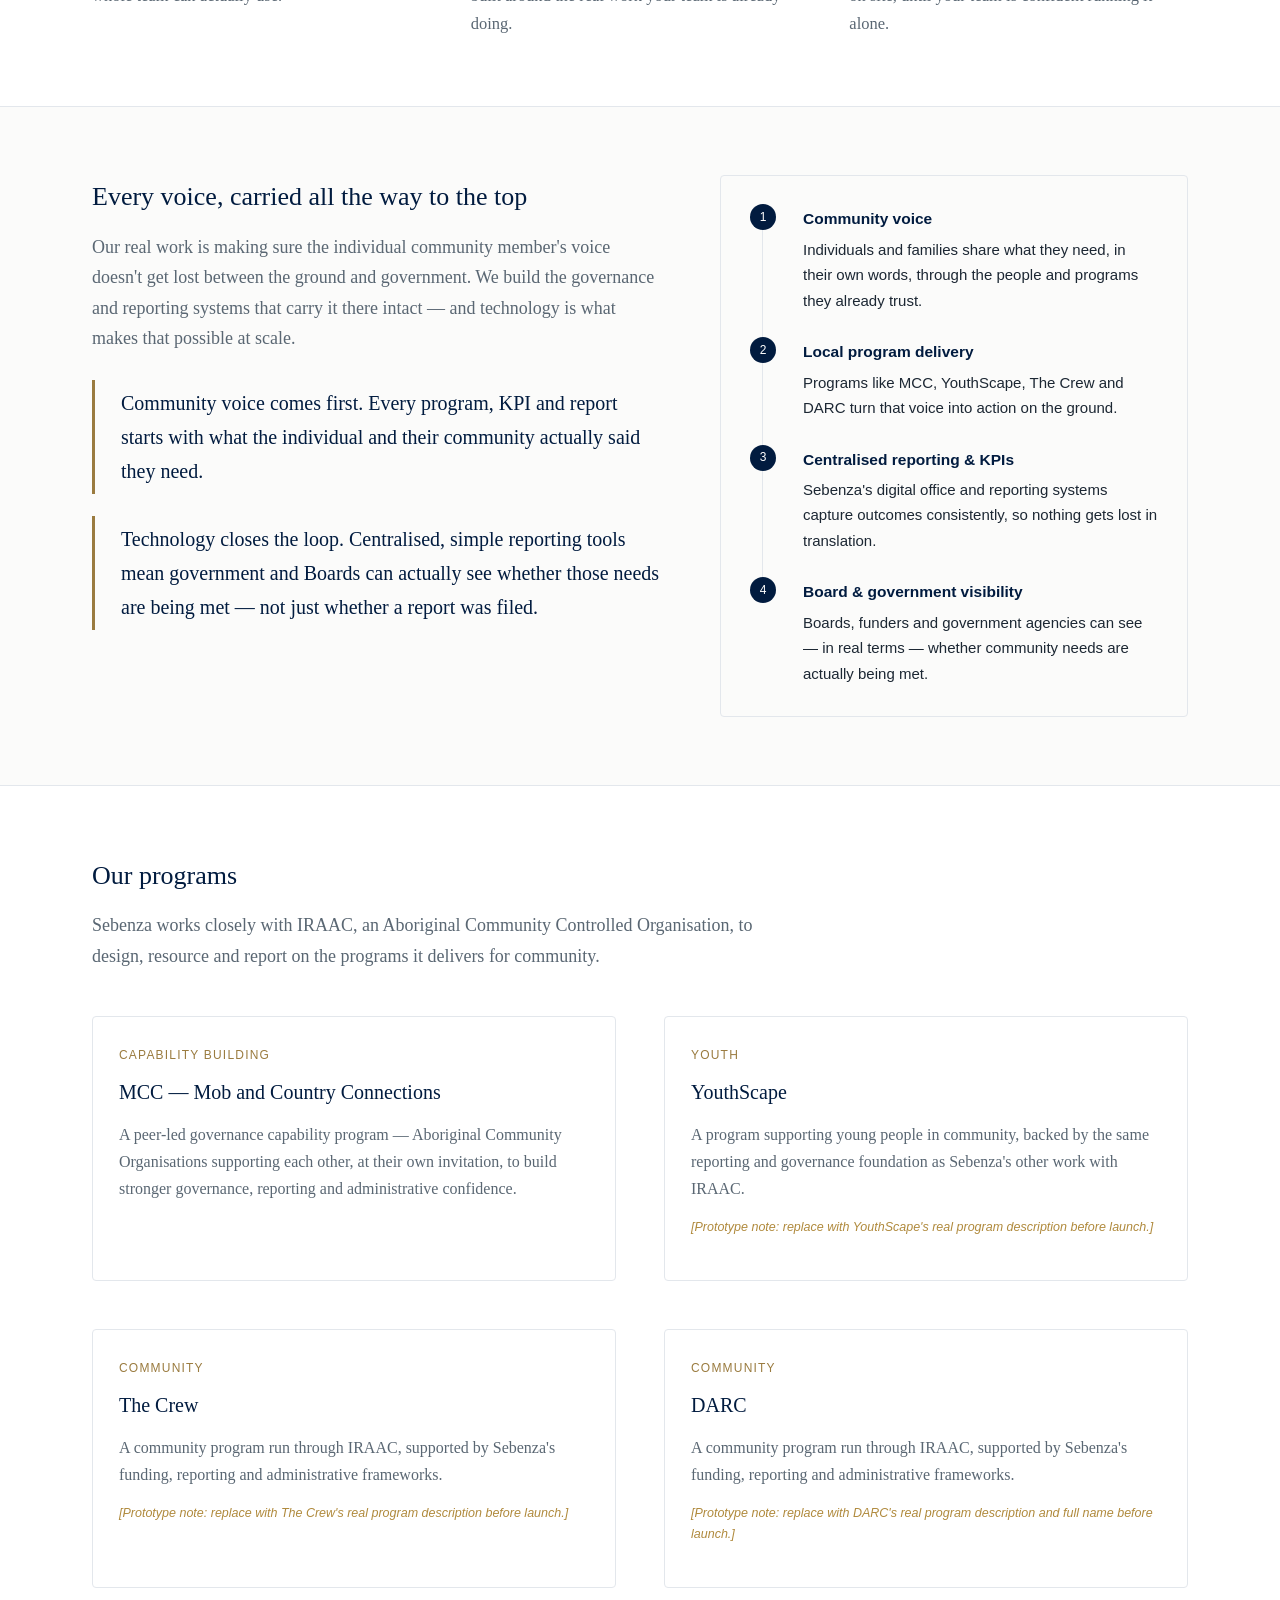
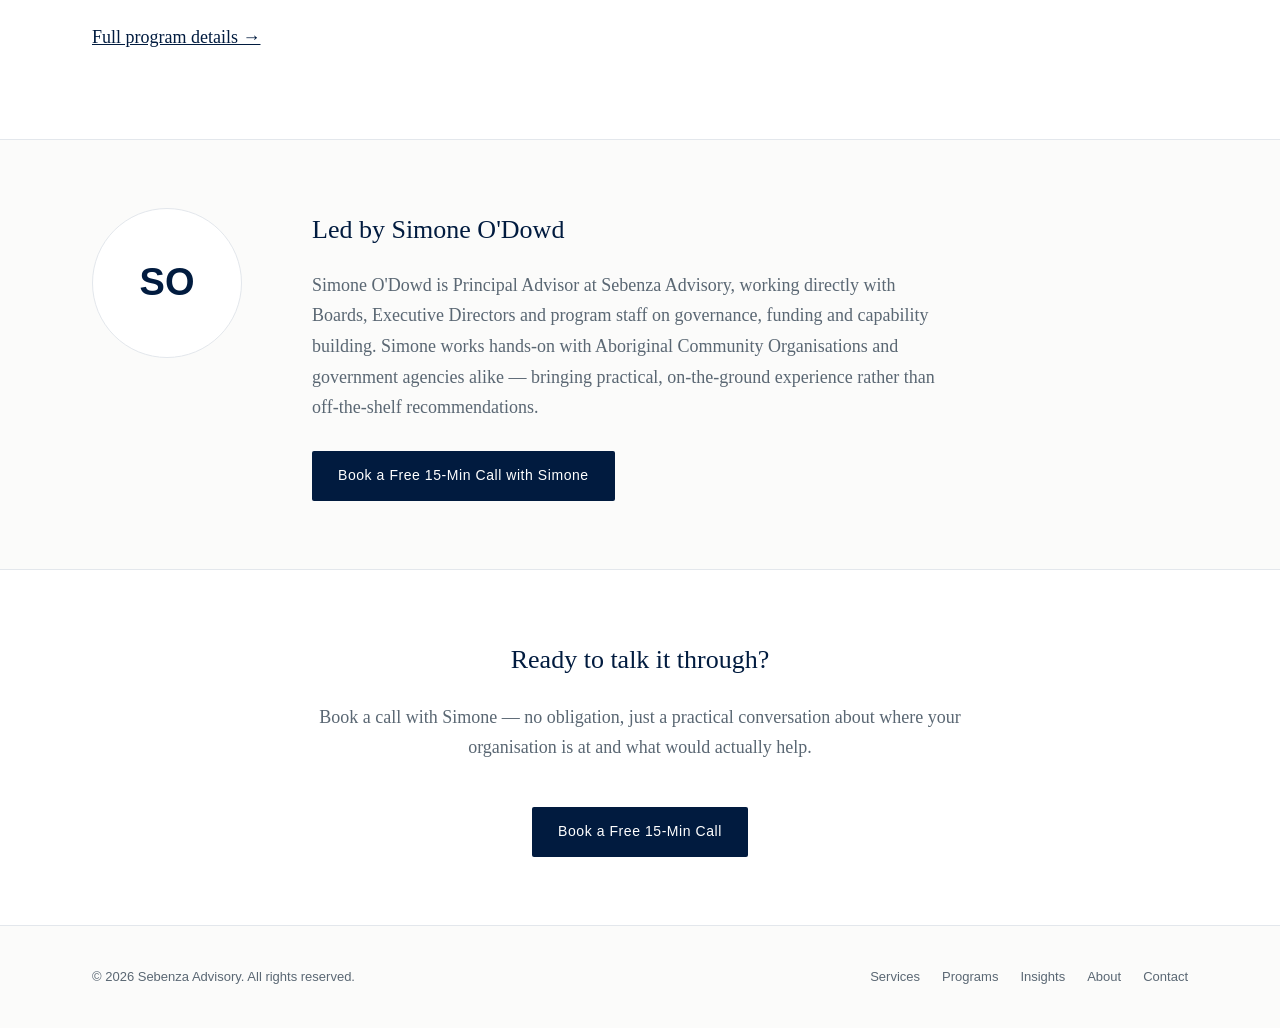
==== commit 9311c864: "Compact homepage hero to fit one view; add hero CTA buttons; header CTA now says Book Your Free Cons" ====
--- a/index.html
+++ b/index.html
@@ -33,7 +33,7 @@
         <li><a href="/contact.html">Contact</a></li>
       </ul>
     </nav>
-    <a class="btn primary" href="https://calendly.com/sebenza-advisory/consultation" target="_blank" rel="noopener" style="padding:11px 22px;font-size:13px;">Book a Call</a>
+    <a class="btn primary" href="https://calendly.com/sebenza-advisory/consultation" target="_blank" rel="noopener" style="padding:11px 22px;font-size:12.5px;white-space:nowrap;">Book Your Free Consultation</a>
     <button class="nav-toggle" aria-label="Menu" aria-expanded="false"><span></span><span></span><span></span></button>
   </div>
 </header>
@@ -61,7 +61,11 @@
         <b>NSW</b>
         <span>Working lockstep with government and community</span>
       </div>
+      <a class="btn primary hero-stats-cta" href="https://calendly.com/sebenza-advisory/consultation" target="_blank" rel="noopener">Book a Free 15-Min Call</a>
     </div>
+  </div>
+  <div class="hero-bottom">
+    <a class="btn primary" href="https://calendly.com/sebenza-advisory/consultation" target="_blank" rel="noopener">Book a Free 15-Min Call</a>
   </div>
 </section>
 
--- a/assets/style.css
+++ b/assets/style.css
@@ -160,13 +160,13 @@
 }
 
 .hero-image .wrap {
-  padding-top: 100px;
-  padding-bottom: 108px;
+  padding-top: 56px;
+  padding-bottom: 56px;
   position: relative;
   z-index: 1;
   display: grid;
   grid-template-columns: minmax(0, 1fr) 300px;
-  gap: 60px;
+  gap: 44px;
   align-items: center;
 }
 
@@ -174,12 +174,12 @@
   background: rgba(255,255,255,0.06);
   border: 1px solid rgba(255,255,255,0.16);
   border-radius: 6px;
-  padding: 30px 26px;
+  padding: 22px 20px;
   backdrop-filter: blur(2px);
 }
 
 .hero-stats .stat {
-  padding: 16px 0;
+  padding: 12px 0;
   border-top: 1px solid rgba(255,255,255,0.14);
 }
 
@@ -188,43 +188,52 @@
 .hero-stats .stat b {
   display: block;
   font-family: "Georgia", serif;
-  font-size: 26px;
+  font-size: 23px;
   color: #fff;
   font-weight: 400;
-  margin-bottom: 4px;
+  margin-bottom: 3px;
 }
 
 .hero-stats .stat span {
   font-family: "Helvetica Neue", Arial, sans-serif;
-  font-size: 13px;
+  font-size: 12.5px;
   color: #a9bccf;
   letter-spacing: 0.01em;
 }
 
+.hero-stats-cta {
+  display: block;
+  width: 100%;
+  text-align: center;
+  margin-top: 16px;
+  padding: 12px 14px !important;
+  font-size: 13px !important;
+}
+
 .hero-image .eyebrow {
   font-family: "Helvetica Neue", Arial, sans-serif;
   text-transform: uppercase;
   letter-spacing: 0.18em;
-  font-size: 13px;
+  font-size: 12.5px;
   color: #d8c088;
-  margin-bottom: 20px;
+  margin-bottom: 14px;
   font-weight: 600;
 }
 
 .hero-image h1 {
-  font-size: 48px;
-  line-height: 1.22;
-  margin: 0 0 26px;
+  font-size: 38px;
+  line-height: 1.2;
+  margin: 0 0 16px;
   color: #ffffff;
-  max-width: 800px;
+  max-width: 760px;
   font-weight: 400;
 }
 
 .hero-image p.lede {
-  font-size: 21px;
+  font-size: 17.5px;
   color: #cdd7e3;
-  max-width: 620px;
-  margin: 0 0 36px;
+  max-width: 600px;
+  margin: 0 0 22px;
 }
 
 .hero-image .btn.ghost {
@@ -233,12 +242,20 @@
 }
 
 .hero-image .tagline {
-  margin-top: 40px;
-  font-family: "Helvetica Neue", Arial, sans-serif;
-  font-size: 13px;
+  margin-top: 22px;
+  font-family: "Helvetica Neue", Arial, sans-serif;
+  font-size: 12.5px;
   letter-spacing: 0.12em;
   color: #a9bccf;
   text-transform: uppercase;
+}
+
+.hero-bottom {
+  border-top: 1px solid rgba(255,255,255,0.14);
+  padding: 18px 0;
+  text-align: center;
+  position: relative;
+  z-index: 1;
 }
 
 /* Hero — plain variant (subpages) */
@@ -599,6 +616,93 @@
 }
 
 .iraac-intro p { margin: 0; font-size: 16.5px; color: #cdd7e3; }
+
+/* Insights blog list */
+.insight-list { display: flex; flex-direction: column; }
+
+.insight-card {
+  display: block;
+  padding: 34px 0;
+  border-top: 1px solid var(--line);
+  text-decoration: none;
+  color: inherit;
+  transition: background 0.15s ease;
+}
+
+.insight-list a.insight-card:last-child { border-bottom: 1px solid var(--line); }
+
+.insight-card:hover { background: #f8f7f4; }
+
+.insight-card .insight-meta {
+  font-family: "Helvetica Neue", Arial, sans-serif;
+  font-size: 12.5px;
+  letter-spacing: 0.08em;
+  text-transform: uppercase;
+  color: var(--accent);
+  margin-bottom: 10px;
+  display: flex;
+  gap: 10px;
+  align-items: center;
+}
+
+.insight-card .insight-meta .dot { color: var(--line); }
+.insight-card .insight-meta .date { color: var(--muted); letter-spacing: 0.02em; text-transform: none; }
+
+.insight-card h3 {
+  font-size: 22px;
+  color: var(--navy-deep);
+  margin: 0 0 12px;
+  font-weight: 400;
+}
+
+.insight-card p.excerpt { color: var(--muted); margin: 0 0 12px; max-width: 760px; }
+
+.insight-card .read-more {
+  font-family: "Helvetica Neue", Arial, sans-serif;
+  font-size: 13.5px;
+  font-weight: 700;
+  color: var(--navy-deep);
+  letter-spacing: 0.01em;
+}
+
+.insight-card:hover .read-more { color: var(--accent); }
+
+/* Article page */
+.article-meta {
+  font-family: "Helvetica Neue", Arial, sans-serif;
+  font-size: 13px;
+  letter-spacing: 0.05em;
+  text-transform: uppercase;
+  color: var(--accent);
+  margin-bottom: 16px;
+  display: flex;
+  gap: 10px;
+  align-items: center;
+}
+
+.article-meta .dot { color: var(--line); }
+.article-meta .date, .article-meta .read-time { color: var(--muted); text-transform: none; letter-spacing: 0.02em; }
+
+.back-link {
+  display: inline-block;
+  font-family: "Helvetica Neue", Arial, sans-serif;
+  font-size: 13.5px;
+  color: var(--muted);
+  text-decoration: none;
+  margin-bottom: 22px;
+}
+
+.back-link:hover { color: var(--navy-deep); }
+
+.article-body { max-width: 760px; }
+
+.article-body p {
+  color: var(--ink);
+  font-size: 18px;
+  margin: 0 0 22px;
+}
+
+.article-body p:last-child { margin-bottom: 0; }
 
 @media (max-width: 860px) {
   .grid-3, .grid-2, .contact-block, .voice-block { grid-template-columns: 1fr; }
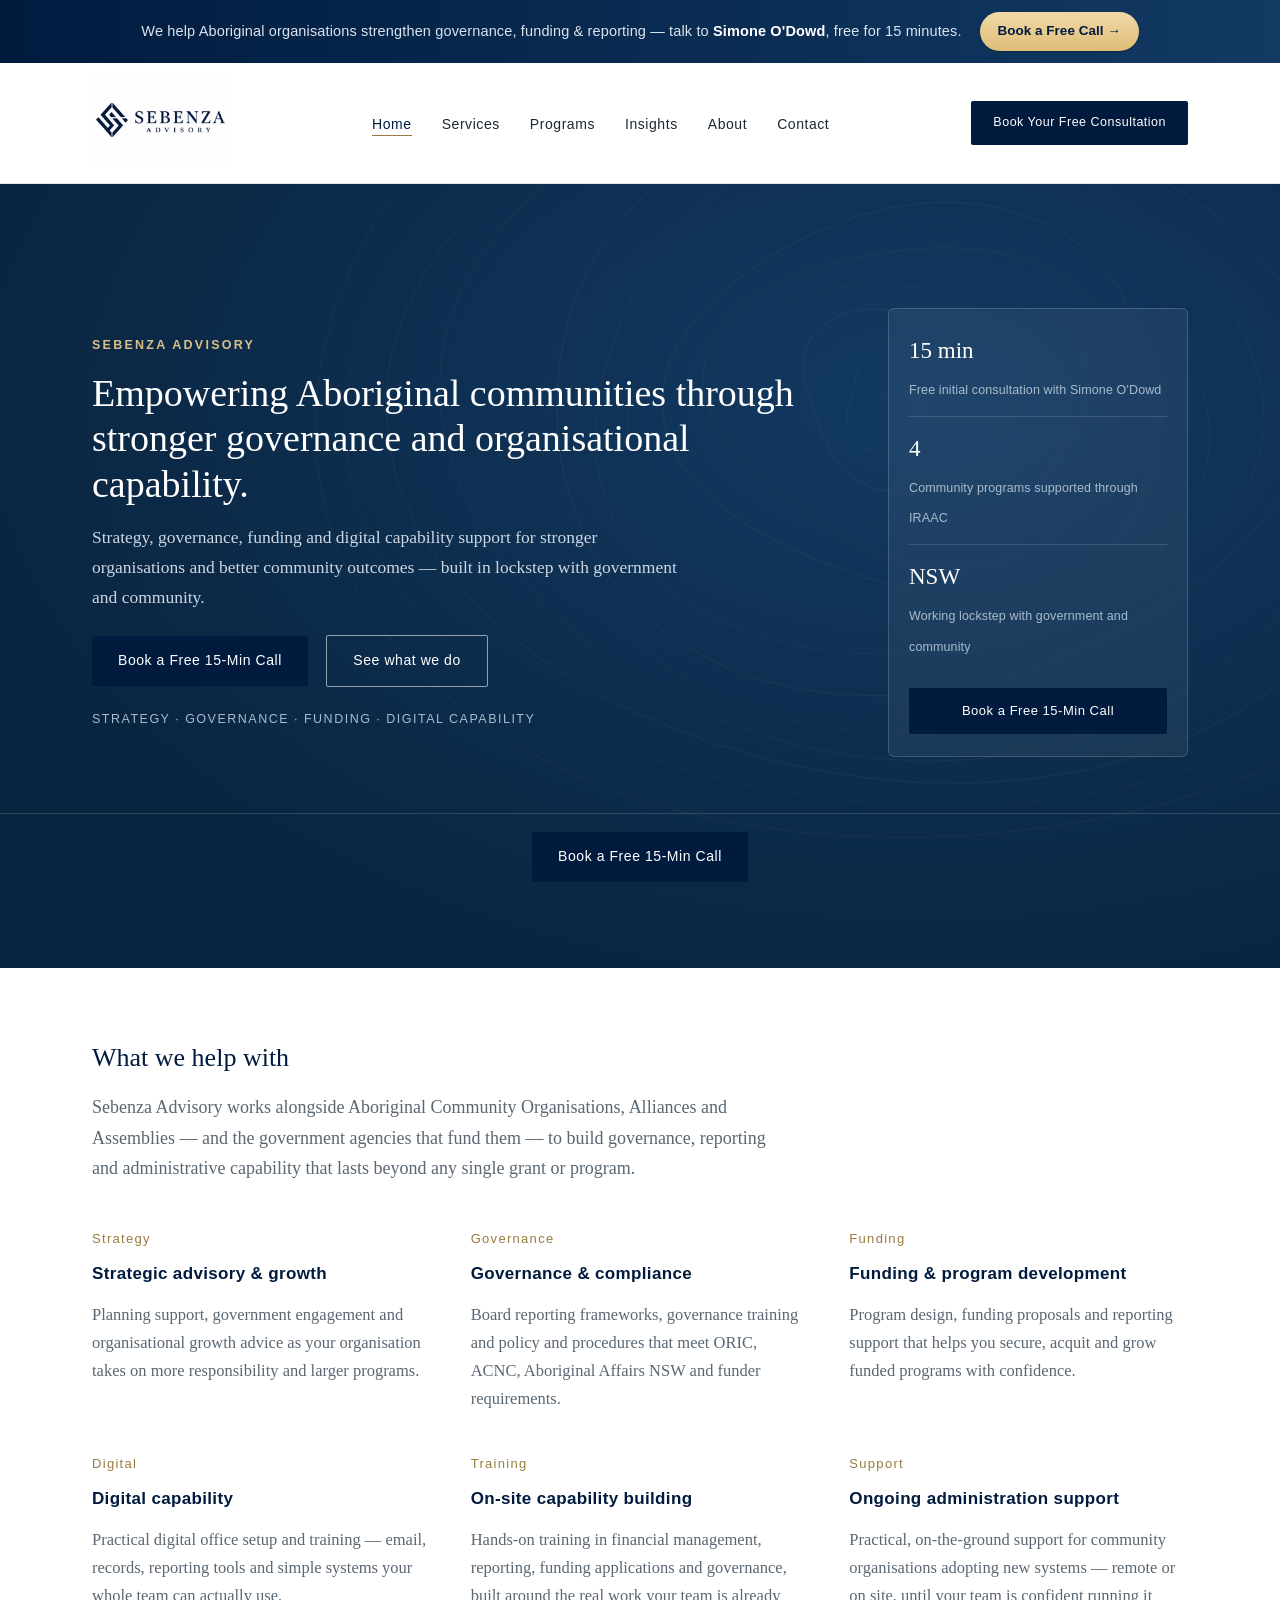
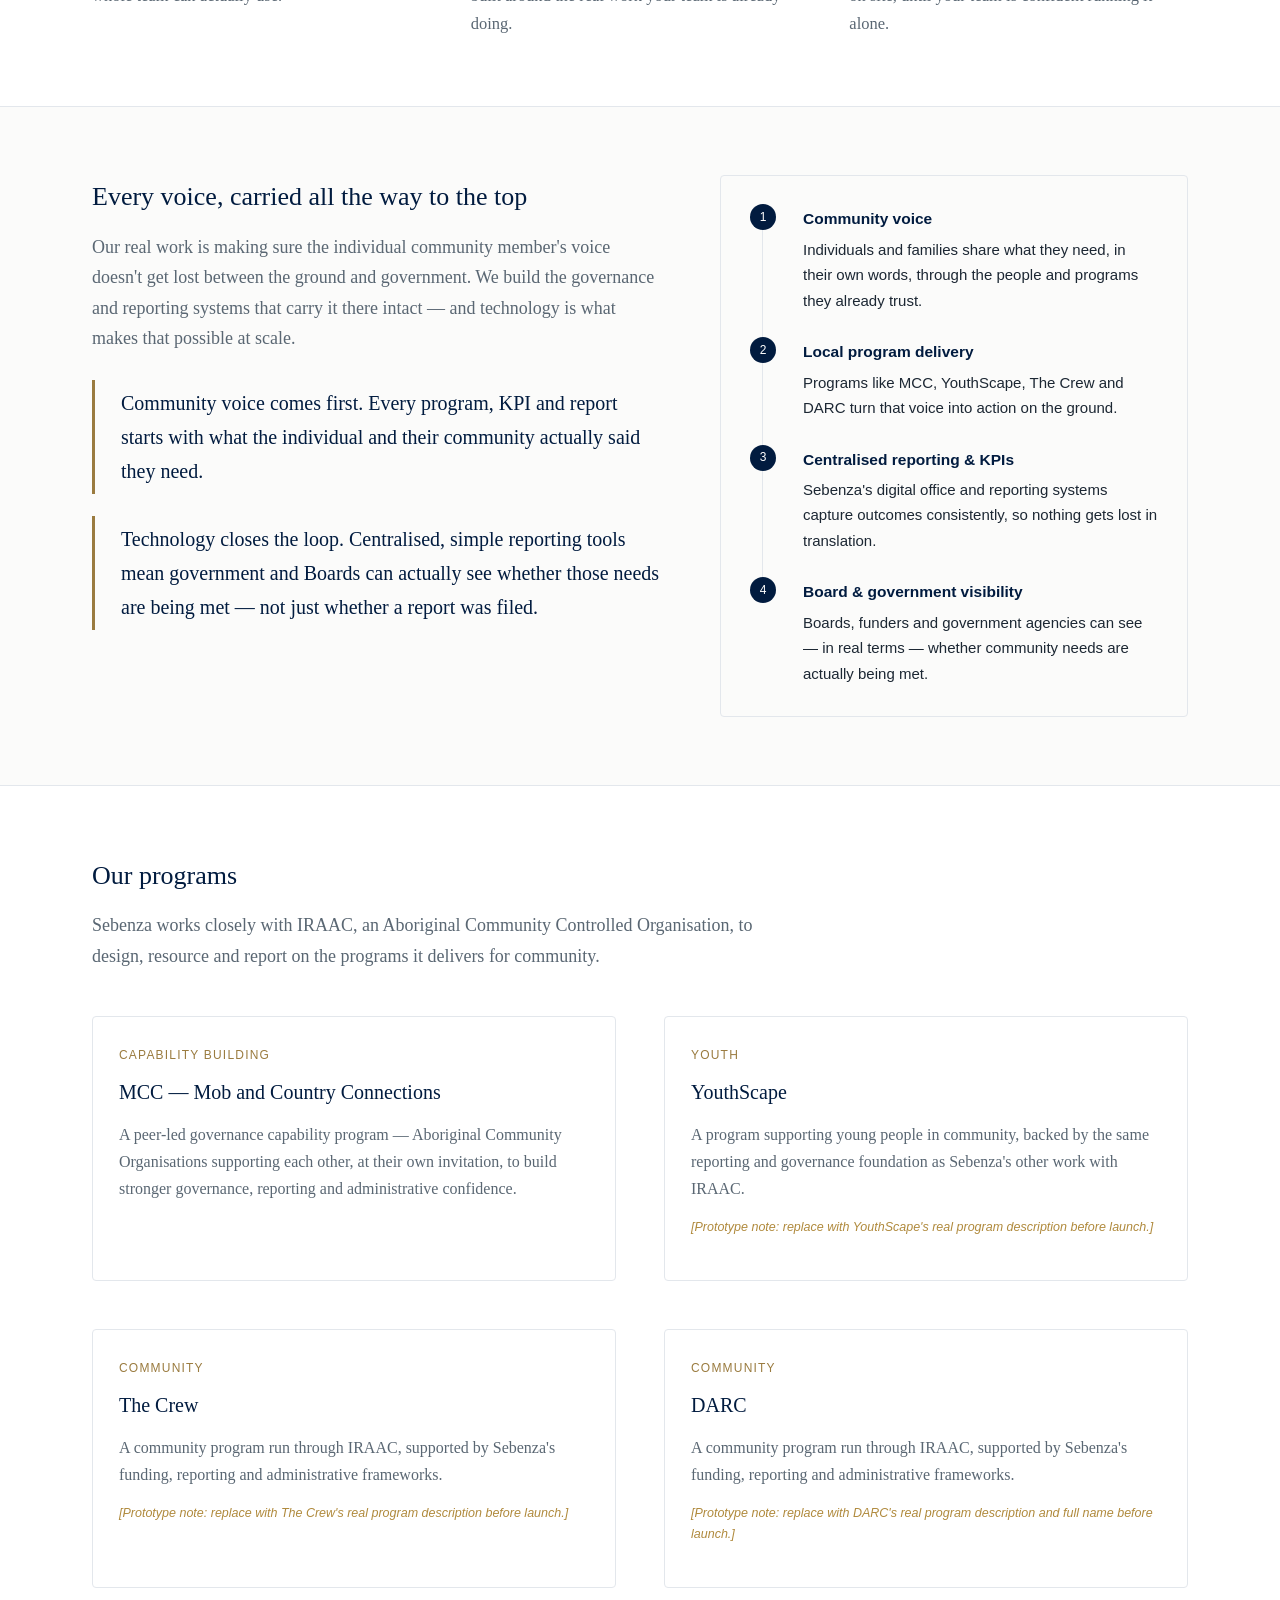
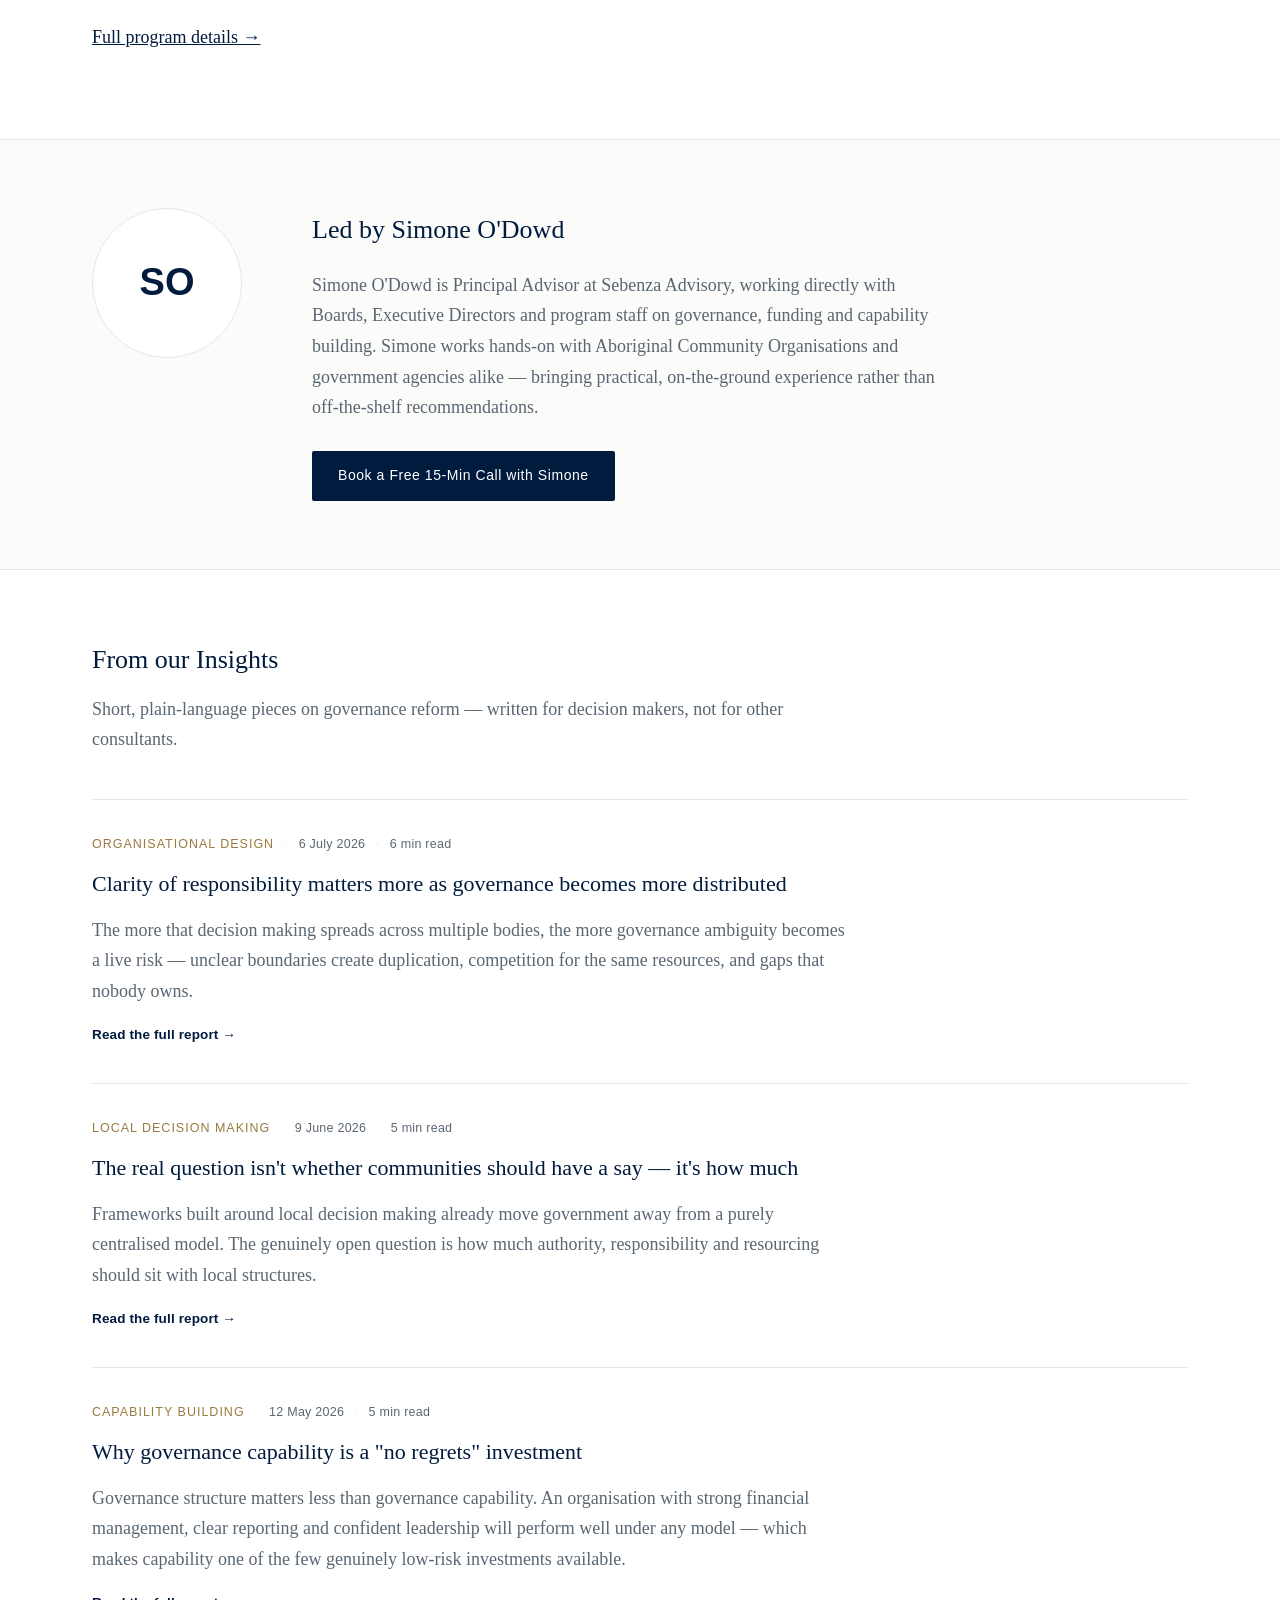
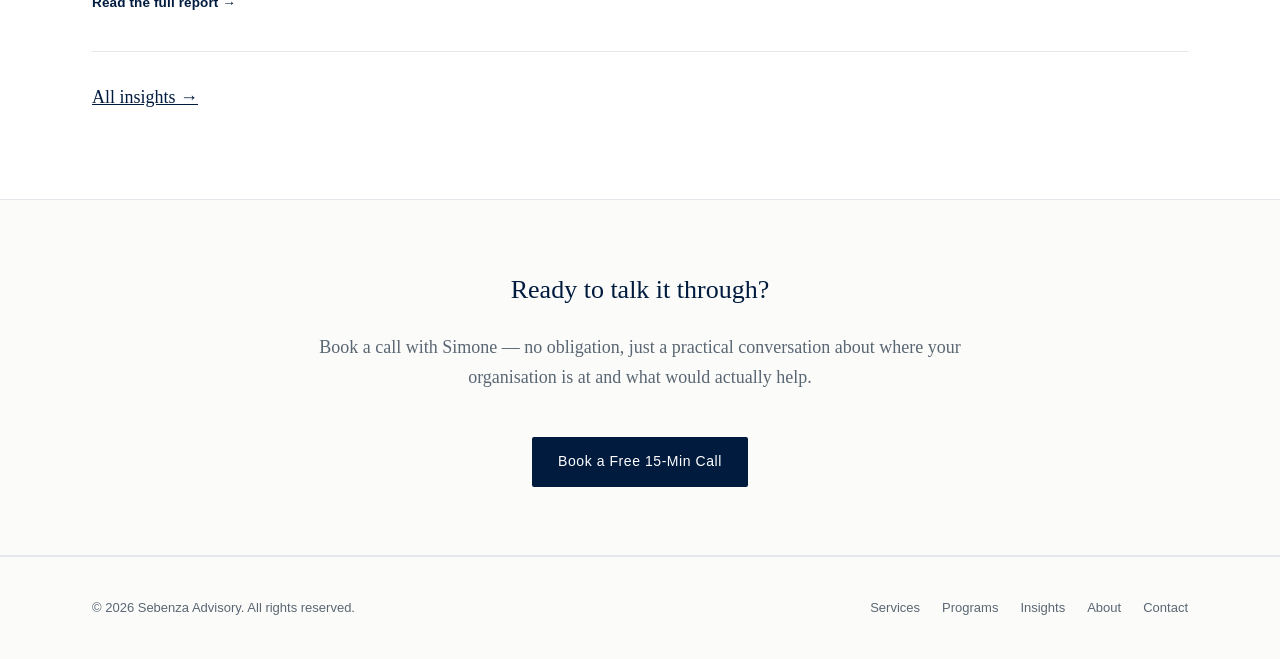
==== commit 763b1cf1: "Surface Insights across the site: homepage teaser + related reading on Services and Programs" ====
--- a/index.html
+++ b/index.html
@@ -171,7 +171,39 @@
   </div>
 </section>
 
-<section style="text-align:center;">
+<section>
+  <div class="wrap">
+    <h2 class="section-title">From our Insights</h2>
+    <p class="section-intro">Short, plain-language pieces on governance reform — written for decision makers, not for other consultants.</p>
+    <div class="insight-list">
+
+      <a class="insight-card" href="/insights/organisational-design.html">
+        <div class="insight-meta"><span class="tag" style="margin:0;">Organisational design</span><span class="dot">·</span><span class="date">6 July 2026</span><span class="dot">·</span><span class="date">6 min read</span></div>
+        <h3>Clarity of responsibility matters more as governance becomes more distributed</h3>
+        <p class="excerpt">The more that decision making spreads across multiple bodies, the more governance ambiguity becomes a live risk — unclear boundaries create duplication, competition for the same resources, and gaps that nobody owns.</p>
+        <span class="read-more">Read the full report →</span>
+      </a>
+
+      <a class="insight-card" href="/insights/local-decision-making.html">
+        <div class="insight-meta"><span class="tag" style="margin:0;">Local Decision Making</span><span class="dot">·</span><span class="date">9 June 2026</span><span class="dot">·</span><span class="date">5 min read</span></div>
+        <h3>The real question isn't whether communities should have a say — it's how much</h3>
+        <p class="excerpt">Frameworks built around local decision making already move government away from a purely centralised model. The genuinely open question is how much authority, responsibility and resourcing should sit with local structures.</p>
+        <span class="read-more">Read the full report →</span>
+      </a>
+
+      <a class="insight-card" href="/insights/capability-building.html">
+        <div class="insight-meta"><span class="tag" style="margin:0;">Capability building</span><span class="dot">·</span><span class="date">12 May 2026</span><span class="dot">·</span><span class="date">5 min read</span></div>
+        <h3>Why governance capability is a "no regrets" investment</h3>
+        <p class="excerpt">Governance structure matters less than governance capability. An organisation with strong financial management, clear reporting and confident leadership will perform well under any model — which makes capability one of the few genuinely low-risk investments available.</p>
+        <span class="read-more">Read the full report →</span>
+      </a>
+
+    </div>
+    <p style="margin-top:30px;"><a href="/insights.html">All insights →</a></p>
+  </div>
+</section>
+
+<section class="tinted" style="text-align:center;">
   <div class="wrap">
     <h2 class="section-title" style="margin-bottom:20px;">Ready to talk it through?</h2>
     <p class="section-intro" style="margin-left:auto;margin-right:auto;">Book a call with Simone — no obligation, just a practical conversation about where your organisation is at and what would actually help.</p>
--- a/assets/style.css
+++ b/assets/style.css
@@ -704,16 +704,10 @@
 
 .article-body p:last-child { margin-bottom: 0; }
 
-@media (max-width: 860px) {
-  .grid-3, .grid-2, .contact-block, .voice-block { grid-template-columns: 1fr; }
-  .hero h1, .hero-image h1 { font-size: 32px; }
-  .hero-image .wrap { grid-template-columns: 1fr; padding-top: 72px; padding-bottom: 76px; }
-  .hero-stats { display: none; }
-  nav.primary ul { gap: 18px; }
-  body { font-size: 17px; }
-}
-
-@media (max-width: 640px) {
+/* Header collapses to a hamburger menu from 900px down, so there's no
+   in-between width where the logo, six nav links and CTA button are all
+   forced into one row without room. */
+@media (max-width: 900px) {
   header.site .wrap { flex-wrap: nowrap; position: relative; }
   .nav-toggle { display: flex; }
   nav.primary {
@@ -737,7 +731,19 @@
   }
   nav.primary li { padding: 10px 0; border-bottom: 1px solid var(--line); }
   header.site .btn.primary { padding: 9px 16px !important; font-size: 12.5px !important; }
-  .brand img { height: 58px; }
+  .brand img { height: 64px; }
+}
+
+@media (max-width: 860px) {
+  .grid-3, .grid-2, .contact-block, .voice-block { grid-template-columns: 1fr; }
+  .hero h1, .hero-image h1 { font-size: 32px; }
+  .hero-image .wrap { grid-template-columns: 1fr; padding-top: 72px; padding-bottom: 76px; }
+  .hero-stats { display: none; }
+  body { font-size: 17px; }
+}
+
+@media (max-width: 640px) {
+  .brand img { height: 52px; }
   .top-bar p { font-size: 12.5px; }
   .top-bar .btn-mini { font-size: 12px; padding: 6px 14px; }
   .hero-image h1, .hero h1 { font-size: 27px; }
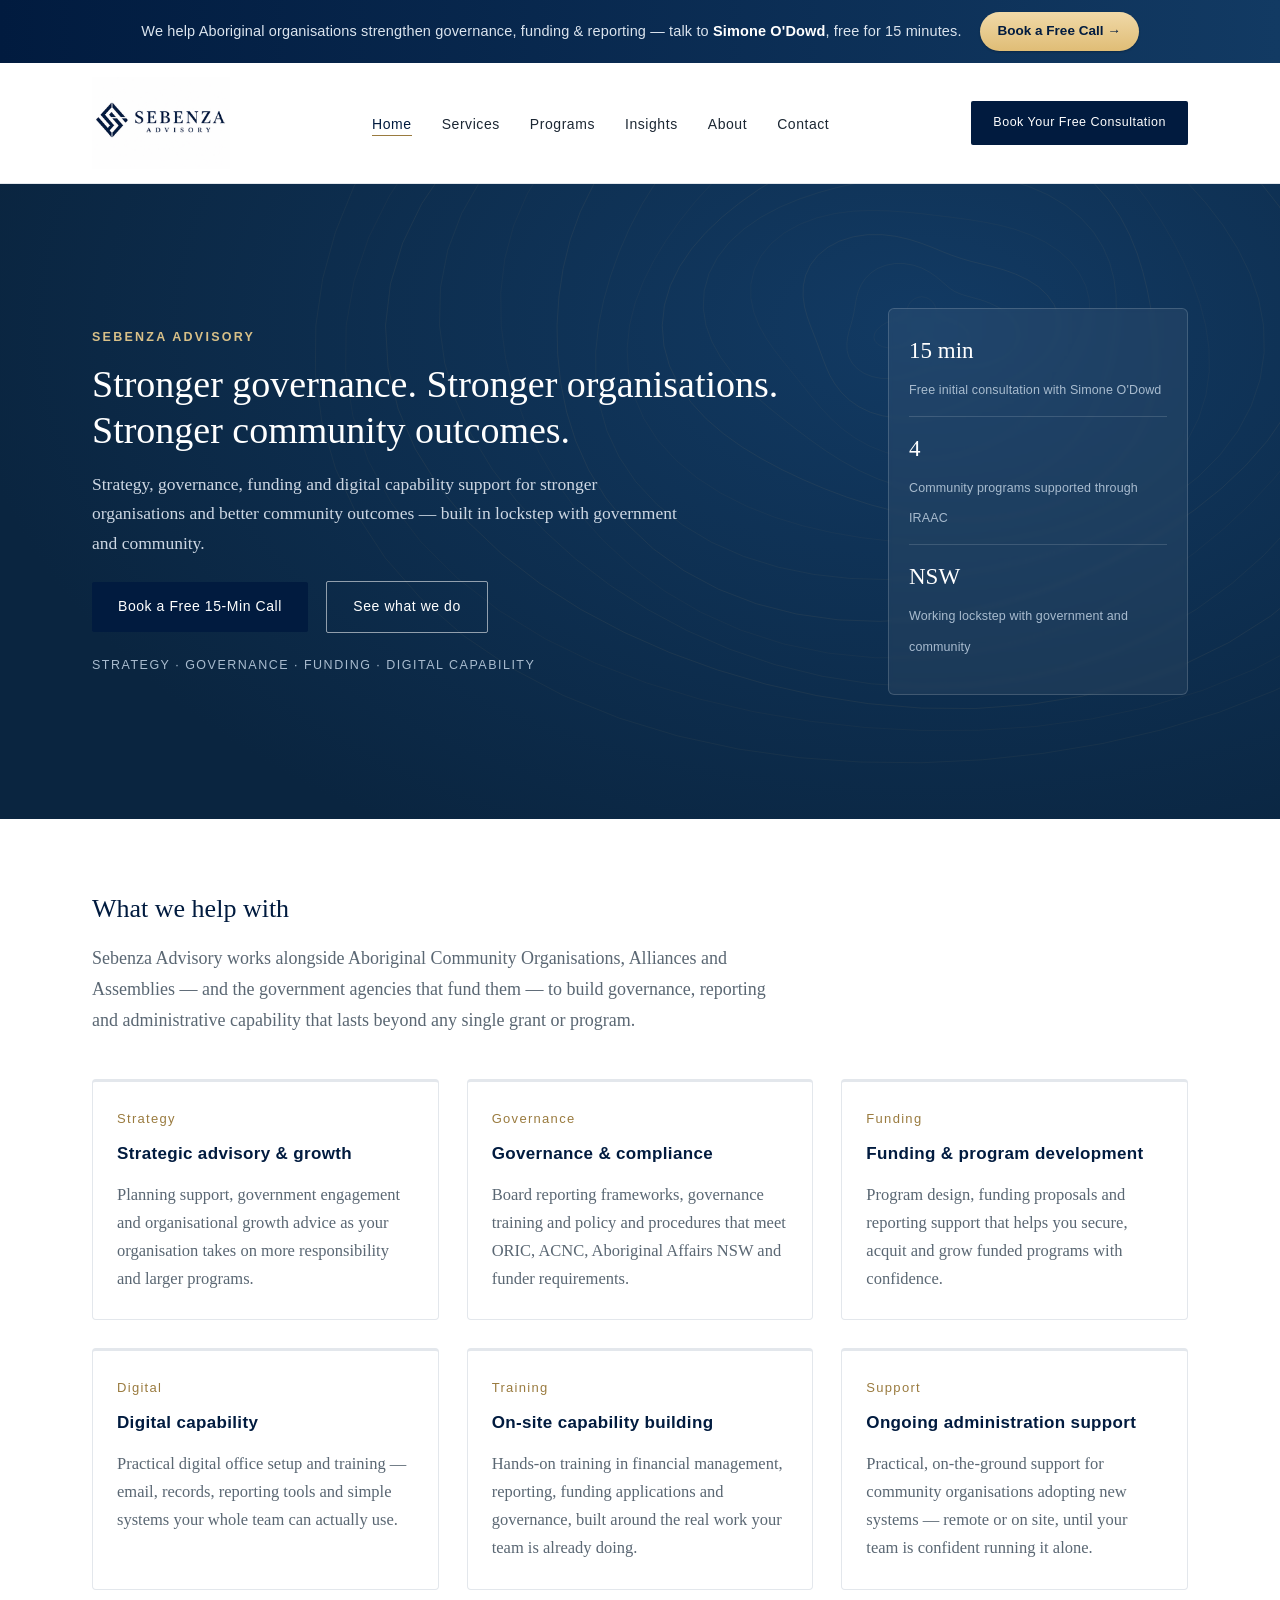
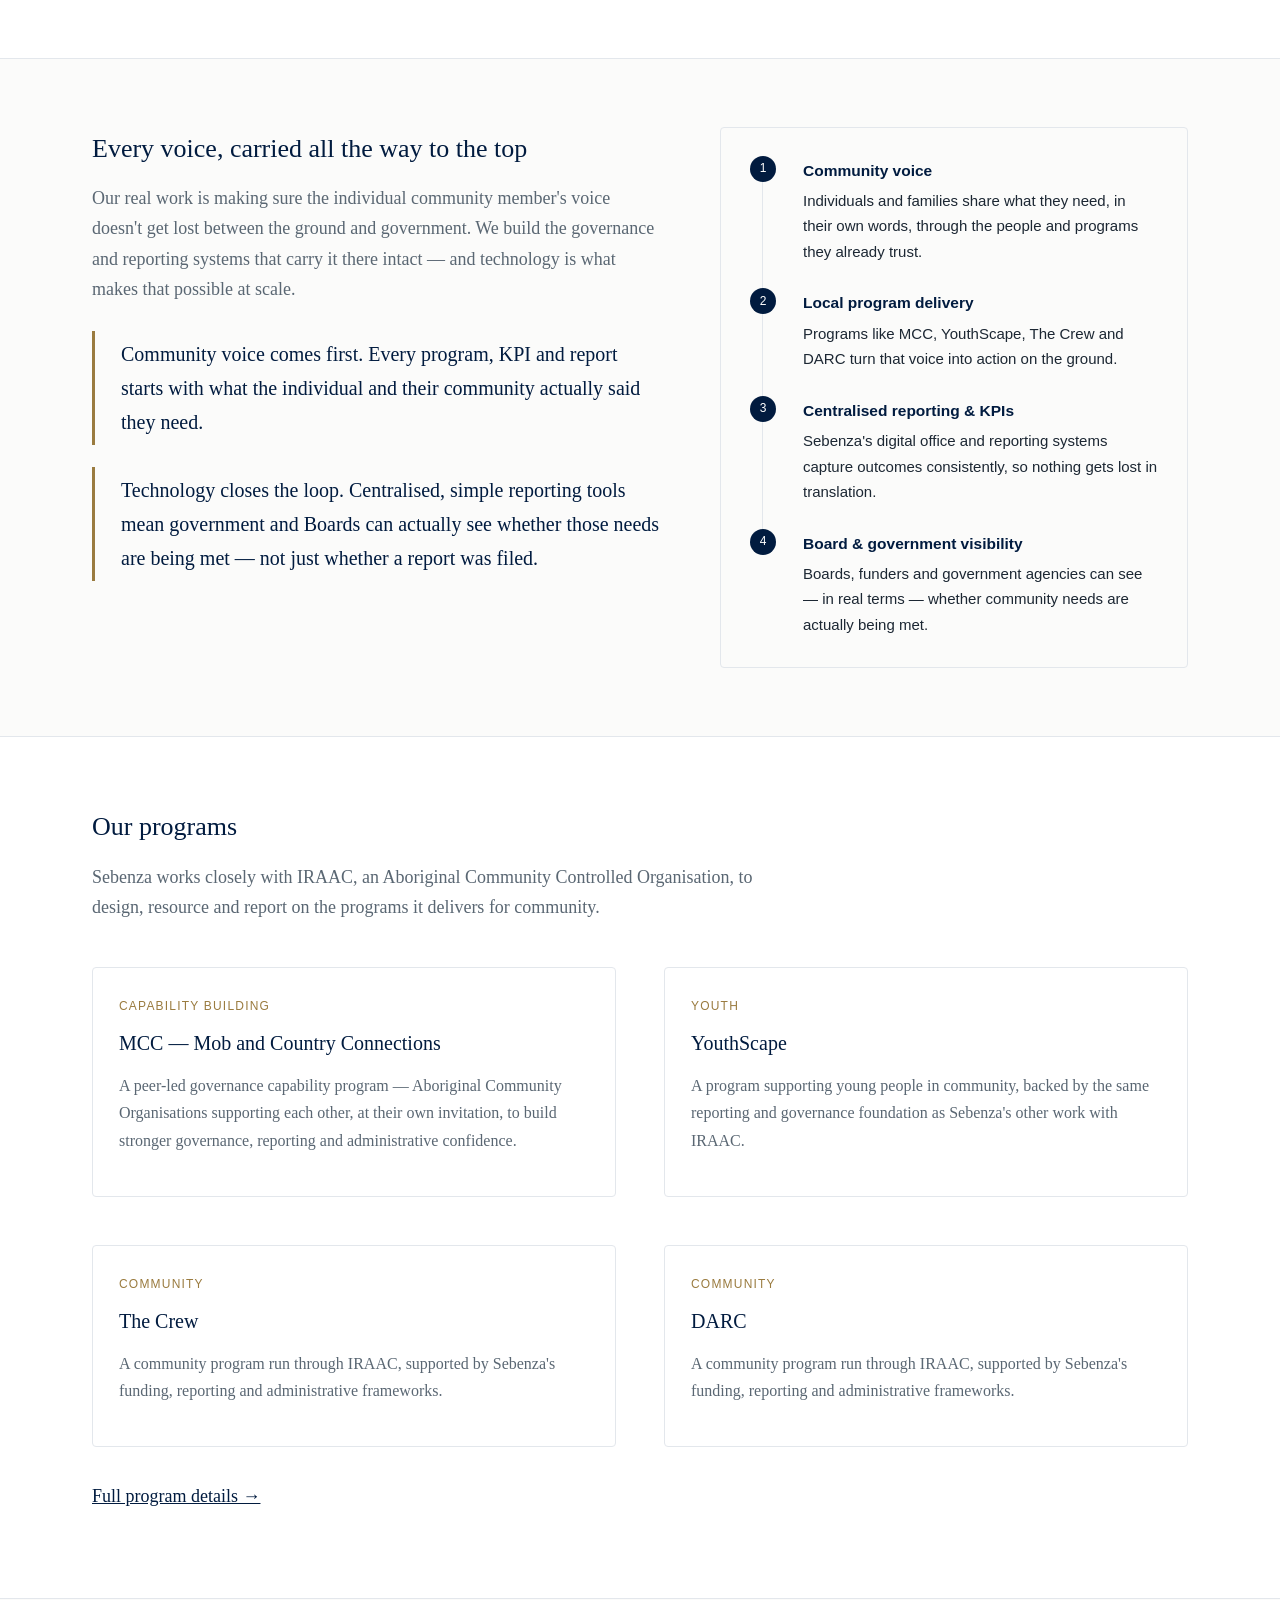
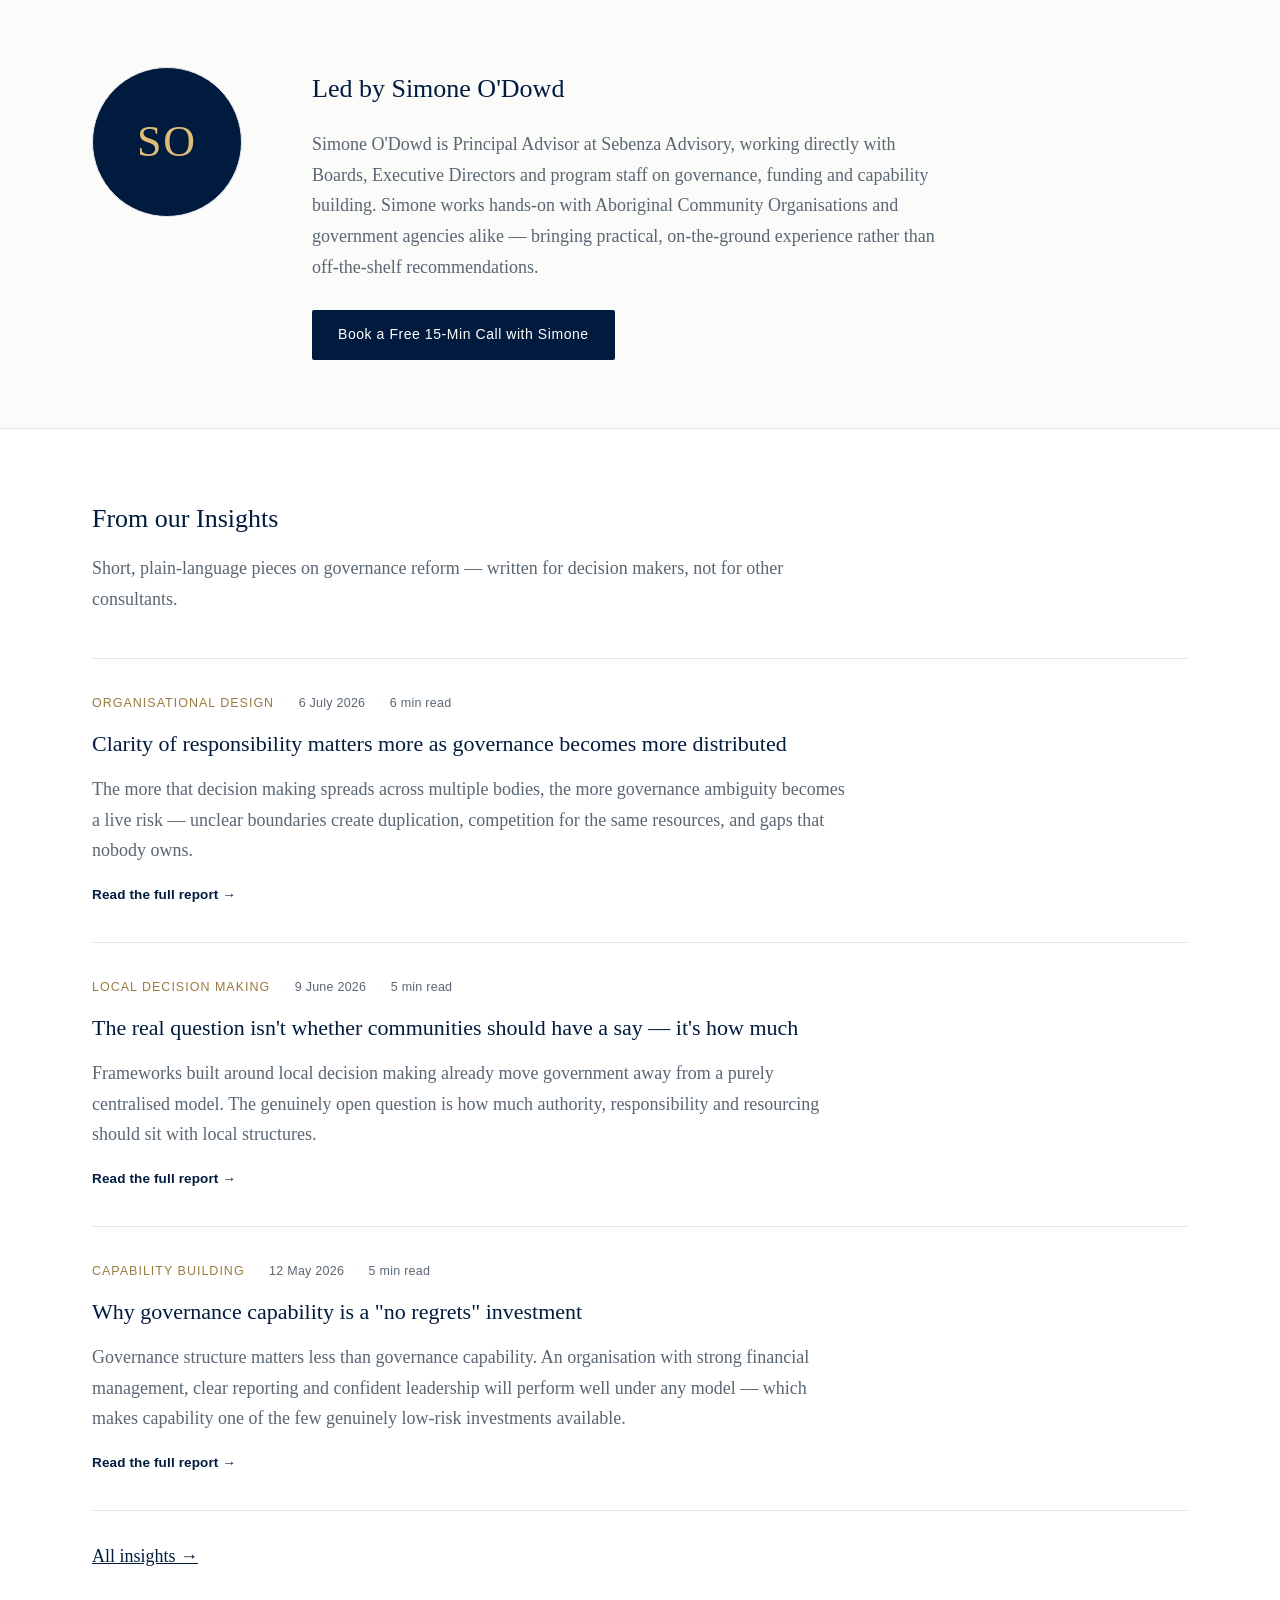
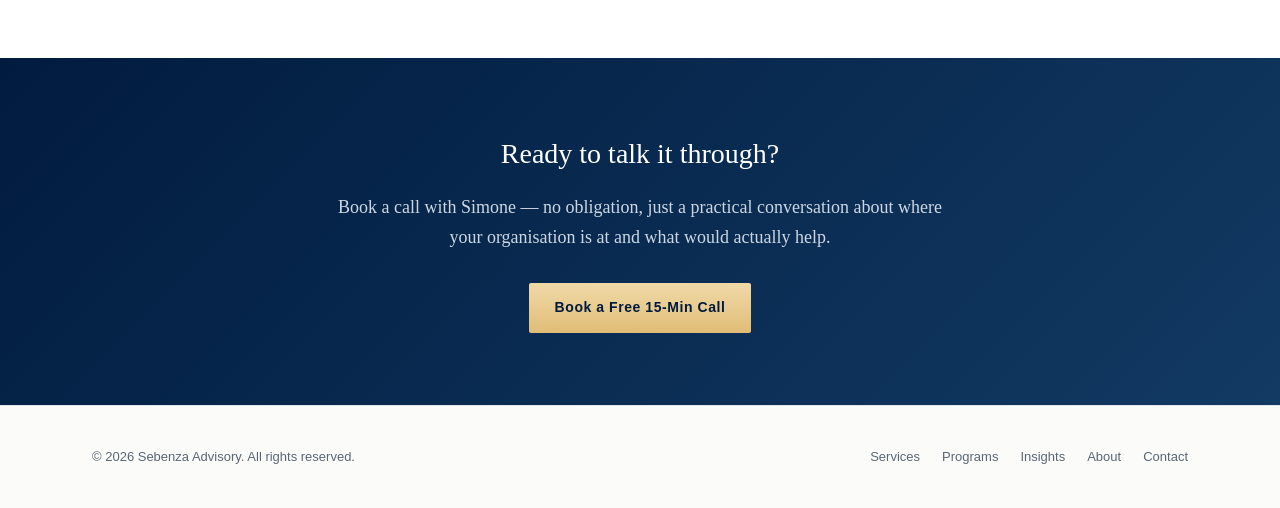
==== commit 20a9680d: "Polish landing page: reduce hero CTA repetition, frame service cards, style principal & closing CTA " ====
--- a/index.html
+++ b/index.html
@@ -6,6 +6,11 @@
 <title>Sebenza Advisory — Empowering Aboriginal Communities</title>
 <meta name="description" content="Sebenza Advisory provides strategy, governance, funding and digital capability support to strengthen Aboriginal organisations and community outcomes.">
 <link rel="icon" href="/assets/favicon.png">
+<meta property="og:title" content="Sebenza Advisory — Empowering Aboriginal Communities">
+<meta property="og:description" content="Strategy, governance, funding and digital capability support to strengthen Aboriginal organisations and community outcomes.">
+<meta property="og:type" content="website">
+<meta property="og:url" content="https://sebenza-website.vercel.app/">
+<meta name="theme-color" content="#011b3f">
 <link rel="stylesheet" href="/assets/style.css">
 <script src="/assets/site.js" defer></script>
 </head>
@@ -42,7 +47,7 @@
   <div class="wrap">
     <div>
       <p class="eyebrow">Sebenza Advisory</p>
-      <h1>Empowering Aboriginal communities through stronger governance and organisational capability.</h1>
+      <h1>Stronger governance. Stronger organisations.<br>Stronger community outcomes.</h1>
       <p class="lede">Strategy, governance, funding and digital capability support for stronger organisations and better community outcomes — built in lockstep with government and community.</p>
       <a class="btn primary" href="https://calendly.com/sebenza-advisory/consultation" target="_blank" rel="noopener">Book a Free 15-Min Call</a>
       <a class="btn ghost" href="/approach.html">See what we do</a>
@@ -61,11 +66,7 @@
         <b>NSW</b>
         <span>Working lockstep with government and community</span>
       </div>
-      <a class="btn primary hero-stats-cta" href="https://calendly.com/sebenza-advisory/consultation" target="_blank" rel="noopener">Book a Free 15-Min Call</a>
-    </div>
-  </div>
-  <div class="hero-bottom">
-    <a class="btn primary" href="https://calendly.com/sebenza-advisory/consultation" target="_blank" rel="noopener">Book a Free 15-Min Call</a>
+    </div>
   </div>
 </section>
 
@@ -141,19 +142,16 @@
         <span class="tag">Youth</span>
         <h3>YouthScape</h3>
         <p>A program supporting young people in community, backed by the same reporting and governance foundation as Sebenza's other work with IRAAC.</p>
-        <p class="confirm">[Prototype note: replace with YouthScape's real program description before launch.]</p>
       </div>
       <div class="program-card">
         <span class="tag">Community</span>
         <h3>The Crew</h3>
         <p>A community program run through IRAAC, supported by Sebenza's funding, reporting and administrative frameworks.</p>
-        <p class="confirm">[Prototype note: replace with The Crew's real program description before launch.]</p>
       </div>
       <div class="program-card">
         <span class="tag">Community</span>
         <h3>DARC</h3>
         <p>A community program run through IRAAC, supported by Sebenza's funding, reporting and administrative frameworks.</p>
-        <p class="confirm">[Prototype note: replace with DARC's real program description and full name before launch.]</p>
       </div>
     </div>
     <p style="margin-top:34px;"><a href="/programs.html">Full program details →</a></p>
@@ -161,11 +159,11 @@
 </section>
 
 <section class="tinted">
-  <div class="wrap" style="display:grid;grid-template-columns:180px 1fr;gap:40px;align-items:start;">
-    <div style="width:150px;height:150px;border-radius:50%;background:#fff;border:1px solid var(--line);display:flex;align-items:center;justify-content:center;font-family:'Helvetica Neue',Arial,sans-serif;color:var(--navy-deep);font-size:38px;font-weight:600;">SO</div>
+  <div class="wrap principal-block">
+    <div class="principal-monogram" aria-hidden="true">SO</div>
     <div>
       <h2 class="section-title">Led by Simone O'Dowd</h2>
-      <p style="color:var(--muted);font-size:18px;max-width:640px;">Simone O'Dowd is Principal Advisor at Sebenza Advisory, working directly with Boards, Executive Directors and program staff on governance, funding and capability building. Simone works hands-on with Aboriginal Community Organisations and government agencies alike — bringing practical, on-the-ground experience rather than off-the-shelf recommendations.</p>
+      <p class="principal-bio">Simone O'Dowd is Principal Advisor at Sebenza Advisory, working directly with Boards, Executive Directors and program staff on governance, funding and capability building. Simone works hands-on with Aboriginal Community Organisations and government agencies alike — bringing practical, on-the-ground experience rather than off-the-shelf recommendations.</p>
       <a class="btn primary" href="https://calendly.com/sebenza-advisory/consultation" target="_blank" rel="noopener" style="margin-top:10px;">Book a Free 15-Min Call with Simone</a>
     </div>
   </div>
@@ -203,11 +201,11 @@
   </div>
 </section>
 
-<section class="tinted" style="text-align:center;">
-  <div class="wrap">
-    <h2 class="section-title" style="margin-bottom:20px;">Ready to talk it through?</h2>
-    <p class="section-intro" style="margin-left:auto;margin-right:auto;">Book a call with Simone — no obligation, just a practical conversation about where your organisation is at and what would actually help.</p>
-    <a class="btn primary" href="https://calendly.com/sebenza-advisory/consultation" target="_blank" rel="noopener">Book a Free 15-Min Call</a>
+<section class="cta-band">
+  <div class="wrap">
+    <h2>Ready to talk it through?</h2>
+    <p>Book a call with Simone — no obligation, just a practical conversation about where your organisation is at and what would actually help.</p>
+    <a class="btn gold" href="https://calendly.com/sebenza-advisory/consultation" target="_blank" rel="noopener">Book a Free 15-Min Call</a>
   </div>
 </section>
 
--- a/assets/style.css
+++ b/assets/style.css
@@ -751,3 +751,104 @@
   section { padding: 46px 0; }
   .iraac-intro { padding: 26px 24px; }
 }
+
+/* --- Landing page refinements --- */
+
+/* Service cards: quiet frame, gold hairline on hover */
+.grid-3 { gap: 28px; }
+
+.card {
+  border: 1px solid var(--line);
+  border-radius: 4px;
+  padding: 26px 24px;
+  background: #fff;
+  border-top: 3px solid var(--line);
+  transition: border-top-color 0.2s ease, box-shadow 0.2s ease;
+}
+
+.card:hover {
+  border-top-color: var(--accent);
+  box-shadow: 0 6px 18px rgba(1, 27, 63, 0.06);
+}
+
+/* Principal (Simone) block */
+.principal-block {
+  display: grid;
+  grid-template-columns: 180px 1fr;
+  gap: 40px;
+  align-items: start;
+}
+
+.principal-monogram {
+  width: 150px;
+  height: 150px;
+  border-radius: 50%;
+  background: var(--navy-deep);
+  color: #e0bd76;
+  border: 1px solid var(--line);
+  display: flex;
+  align-items: center;
+  justify-content: center;
+  font-family: "Georgia", serif;
+  font-size: 44px;
+  letter-spacing: 0.04em;
+}
+
+.principal-bio {
+  color: var(--muted);
+  font-size: 18px;
+  max-width: 640px;
+}
+
+.principal-block .btn.primary { margin-top: 10px; }
+
+/* Closing CTA band */
+.cta-band {
+  background: linear-gradient(135deg, var(--navy-deep), #123a63);
+  text-align: center;
+  padding: 72px 0;
+}
+
+.cta-band h2 {
+  color: #fff;
+  font-size: 28px;
+  font-weight: 400;
+  margin: 0 0 14px;
+}
+
+.cta-band p {
+  color: #cdd7e3;
+  font-size: 18px;
+  max-width: 620px;
+  margin: 0 auto 30px;
+}
+
+.btn.gold {
+  background: linear-gradient(180deg, #f0d9a8, #e0bd76);
+  color: var(--navy-deep);
+  font-weight: 700;
+}
+
+.btn.gold:hover { background: #f0d9a8; }
+
+/* Gentle scroll reveal */
+@media (prefers-reduced-motion: no-preference) {
+  .reveal {
+    opacity: 0;
+    transform: translateY(14px);
+    transition: opacity 0.5s ease, transform 0.5s ease;
+  }
+  .reveal.in { opacity: 1; transform: none; }
+}
+
+/* Keyboard focus */
+a:focus-visible, button:focus-visible {
+  outline: 2px solid var(--accent);
+  outline-offset: 3px;
+}
+
+@media (max-width: 640px) {
+  .principal-block { grid-template-columns: 1fr; }
+  .principal-monogram { width: 110px; height: 110px; font-size: 32px; }
+  .cta-band { padding: 54px 0; }
+}
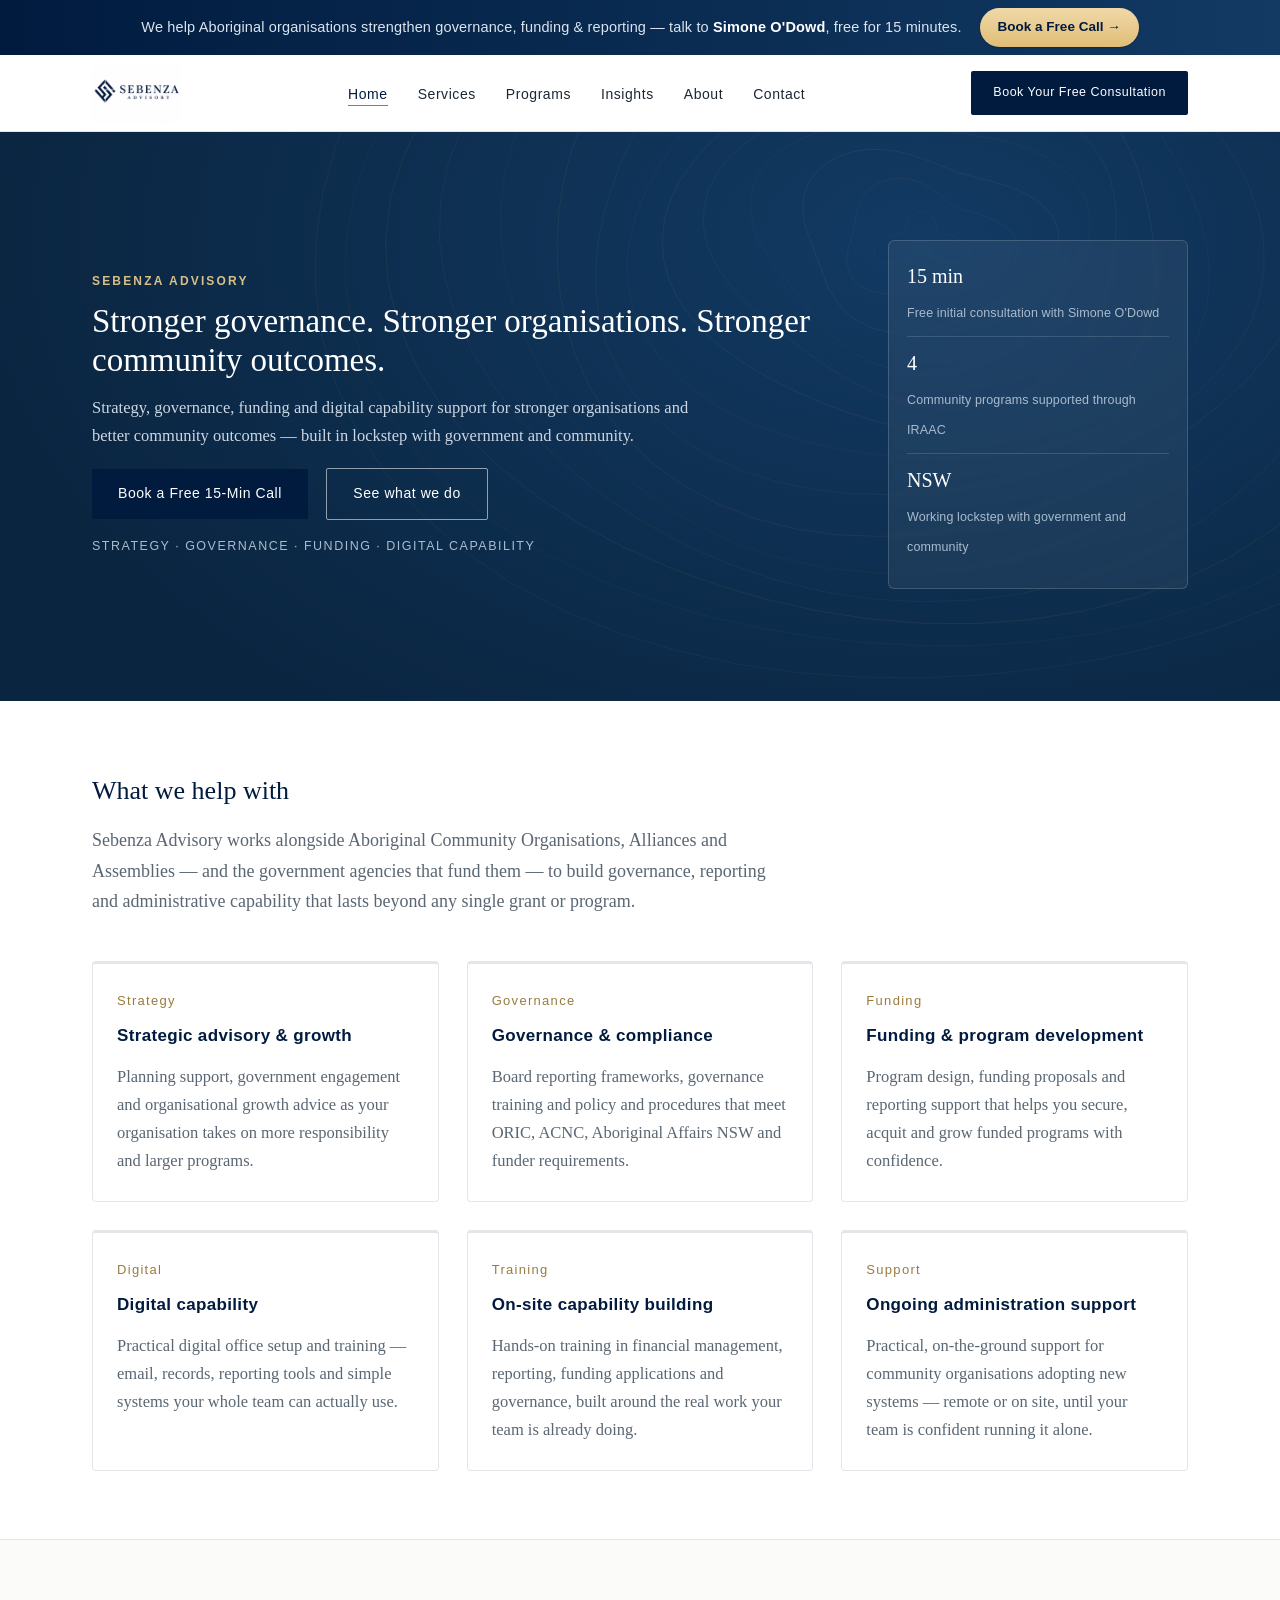
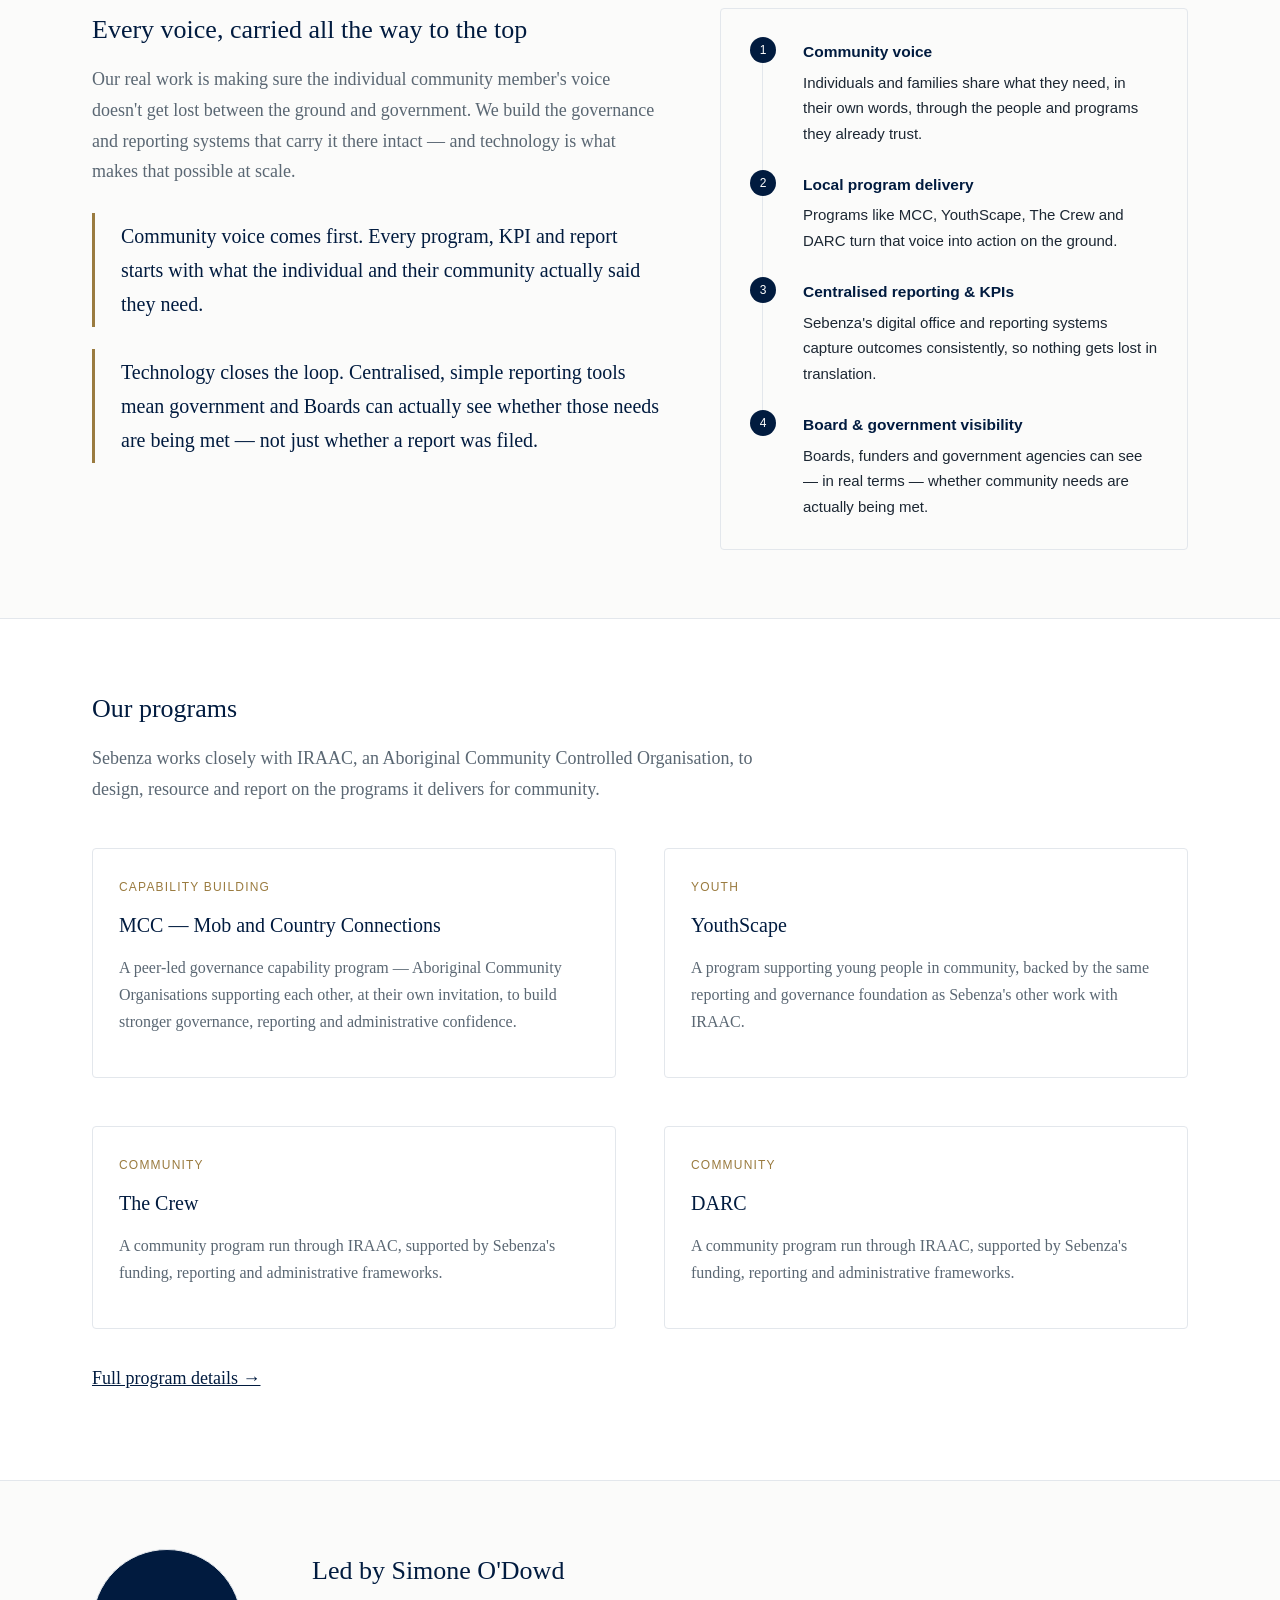
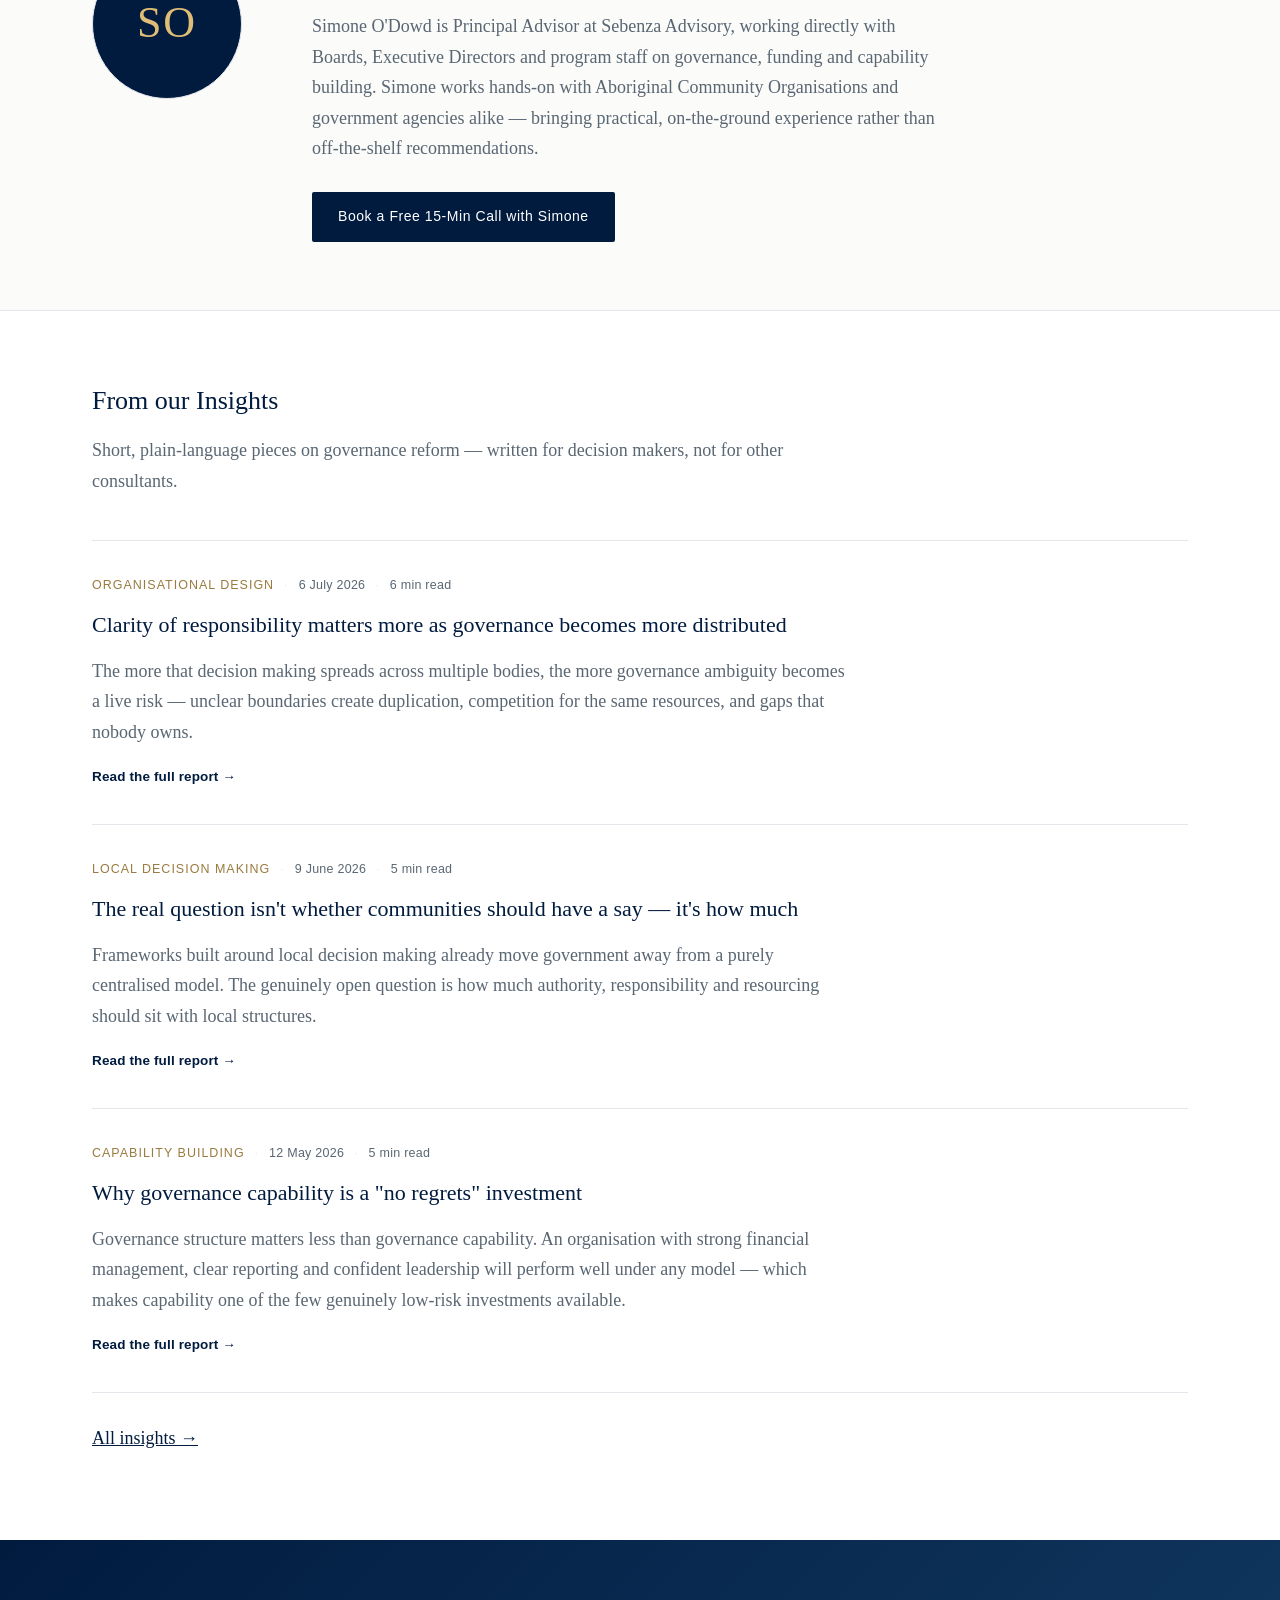
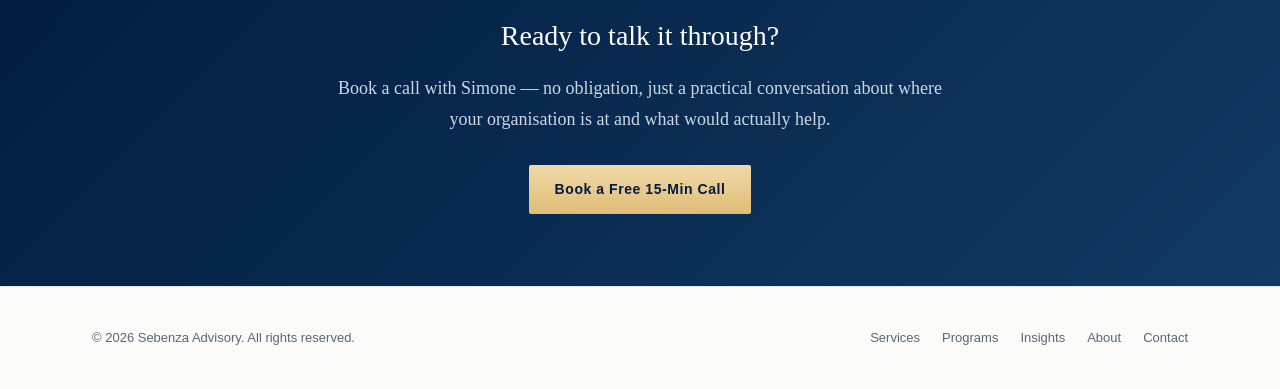
==== commit 2f68c9ef: "Compact above-the-fold: smaller logo, tighter header/top-bar/hero spacing so the full hero fits a st" ====
--- a/index.html
+++ b/index.html
@@ -47,7 +47,7 @@
   <div class="wrap">
     <div>
       <p class="eyebrow">Sebenza Advisory</p>
-      <h1>Stronger governance. Stronger organisations.<br>Stronger community outcomes.</h1>
+      <h1>Stronger governance. Stronger organisations. Stronger community outcomes.</h1>
       <p class="lede">Strategy, governance, funding and digital capability support for stronger organisations and better community outcomes — built in lockstep with government and community.</p>
       <a class="btn primary" href="https://calendly.com/sebenza-advisory/consultation" target="_blank" rel="noopener">Book a Free 15-Min Call</a>
       <a class="btn ghost" href="/approach.html">See what we do</a>
--- a/assets/style.css
+++ b/assets/style.css
@@ -852,3 +852,37 @@
   .principal-monogram { width: 110px; height: 110px; font-size: 32px; }
   .cta-band { padding: 54px 0; }
 }
+
+/* --- Compact above-the-fold: fit top bar + header + full hero in a standard desktop viewport --- */
+.top-bar { padding: 8px 0; }
+header.site { padding: 8px 0; }
+.brand img { height: 60px; }
+
+.hero-image .wrap {
+  padding-top: 40px;
+  padding-bottom: 44px;
+  gap: 36px;
+}
+
+.hero-image .eyebrow { margin-bottom: 10px; font-size: 12px; }
+
+.hero-image h1 {
+  font-size: 33px;
+  line-height: 1.18;
+  margin-bottom: 14px;
+}
+
+.hero-image p.lede {
+  font-size: 16.5px;
+  margin-bottom: 18px;
+}
+
+.hero-image .tagline { margin-top: 16px; }
+
+.hero-stats { padding: 18px 18px; }
+.hero-stats .stat { padding: 9px 0; }
+.hero-stats .stat b { font-size: 20px; }
+
+@media (max-width: 900px) {
+  .brand img { height: 52px; }
+}
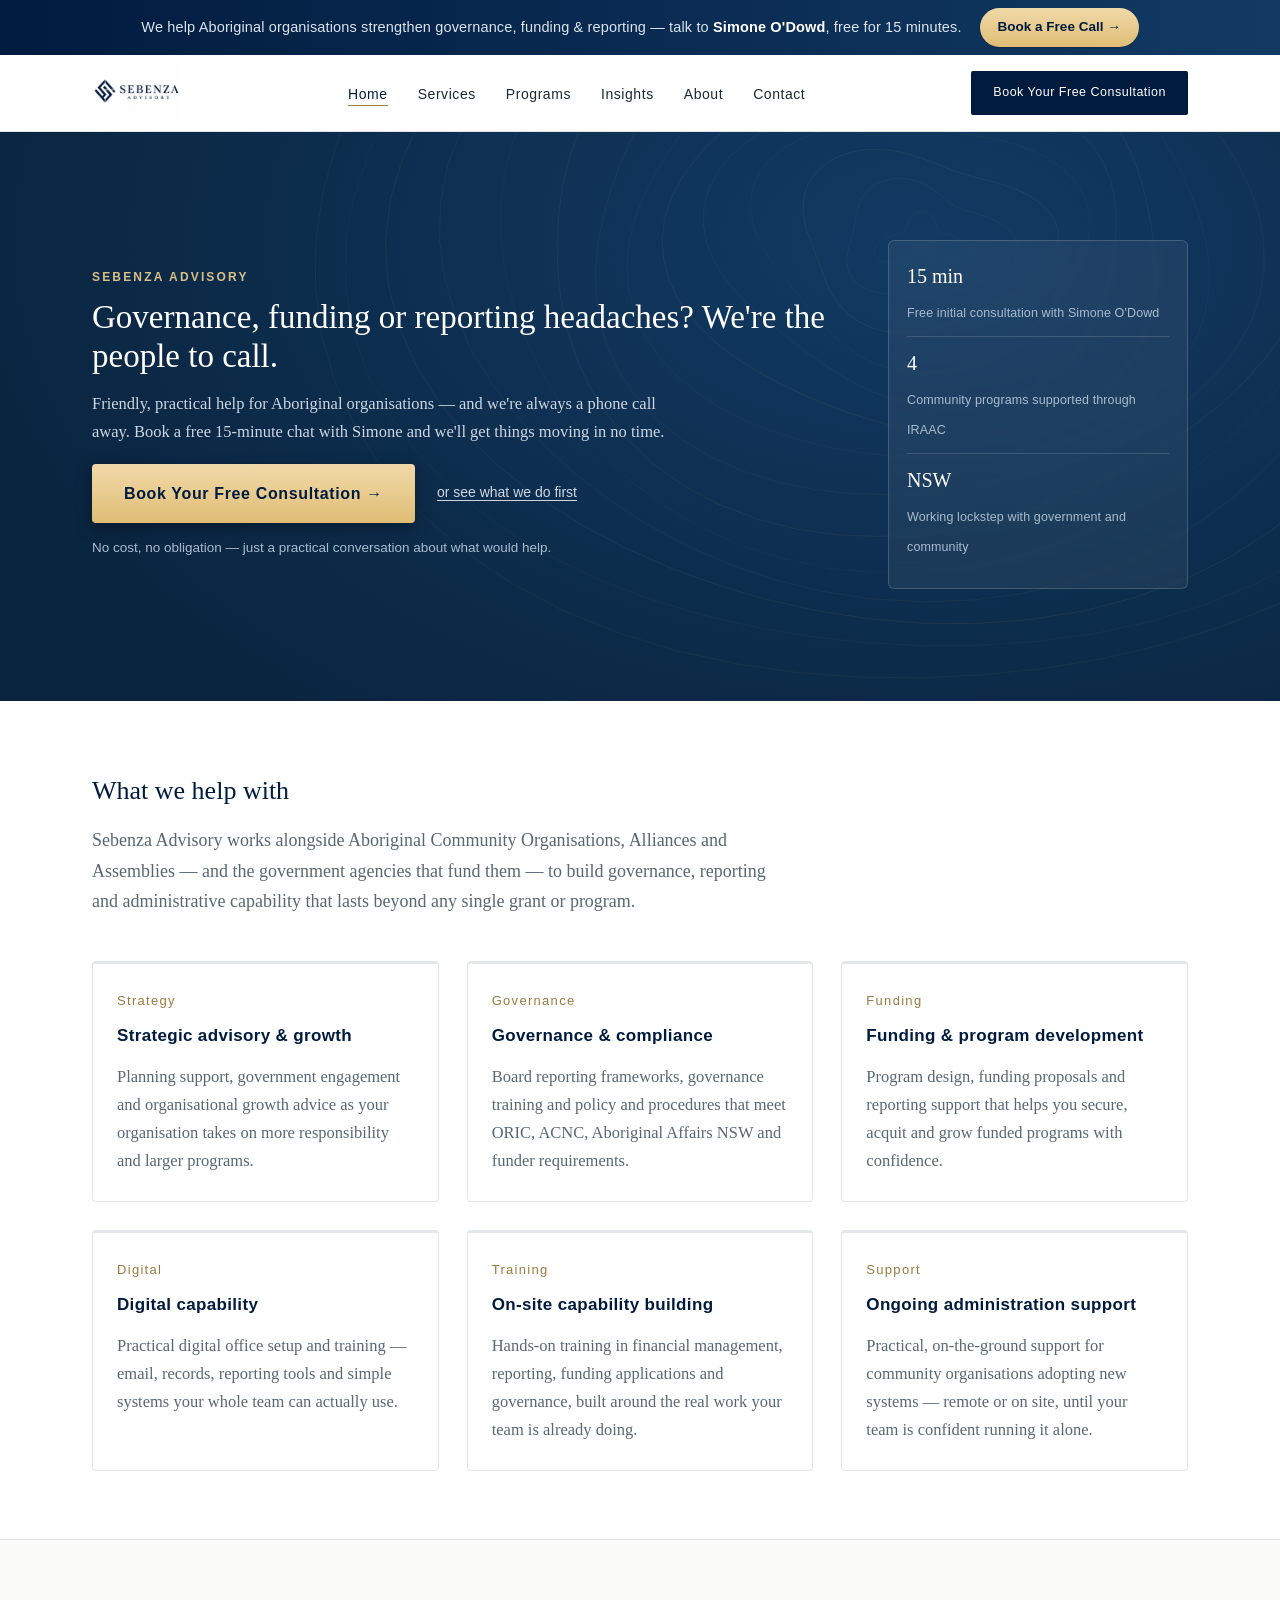
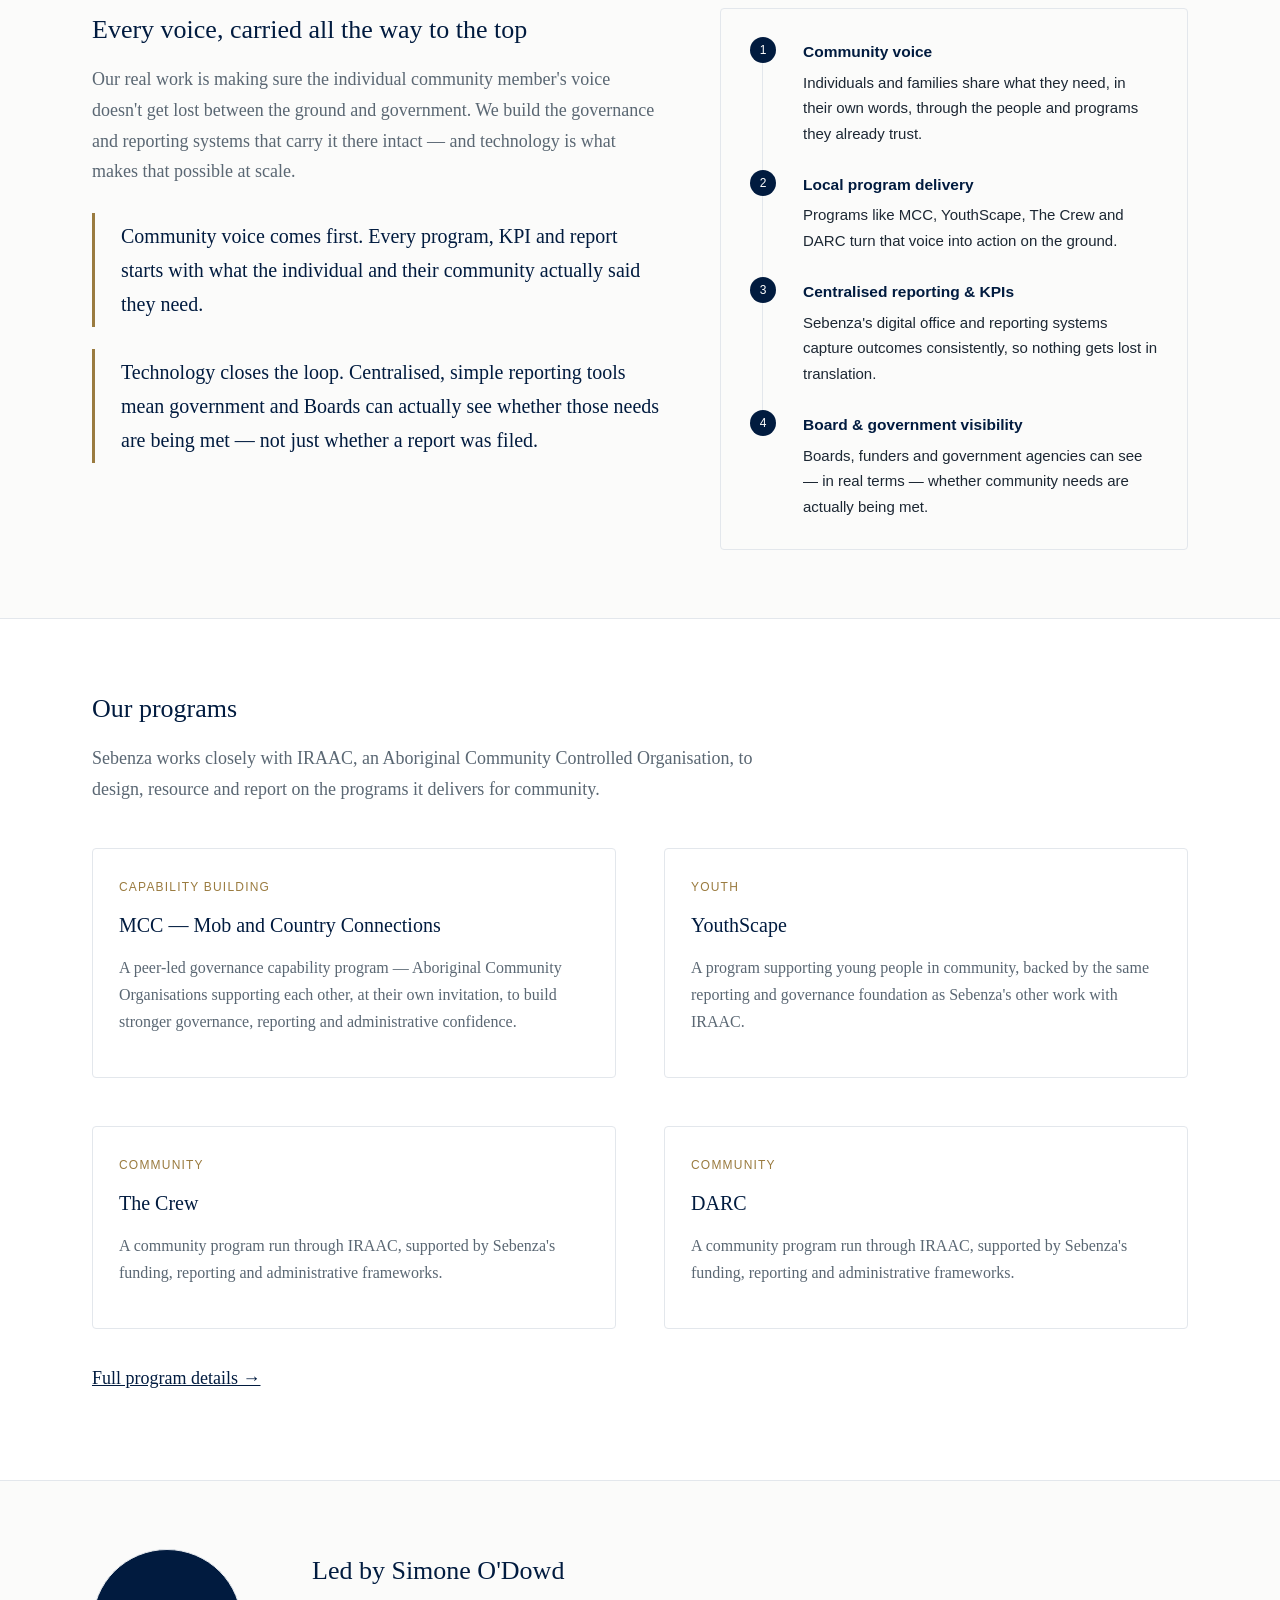
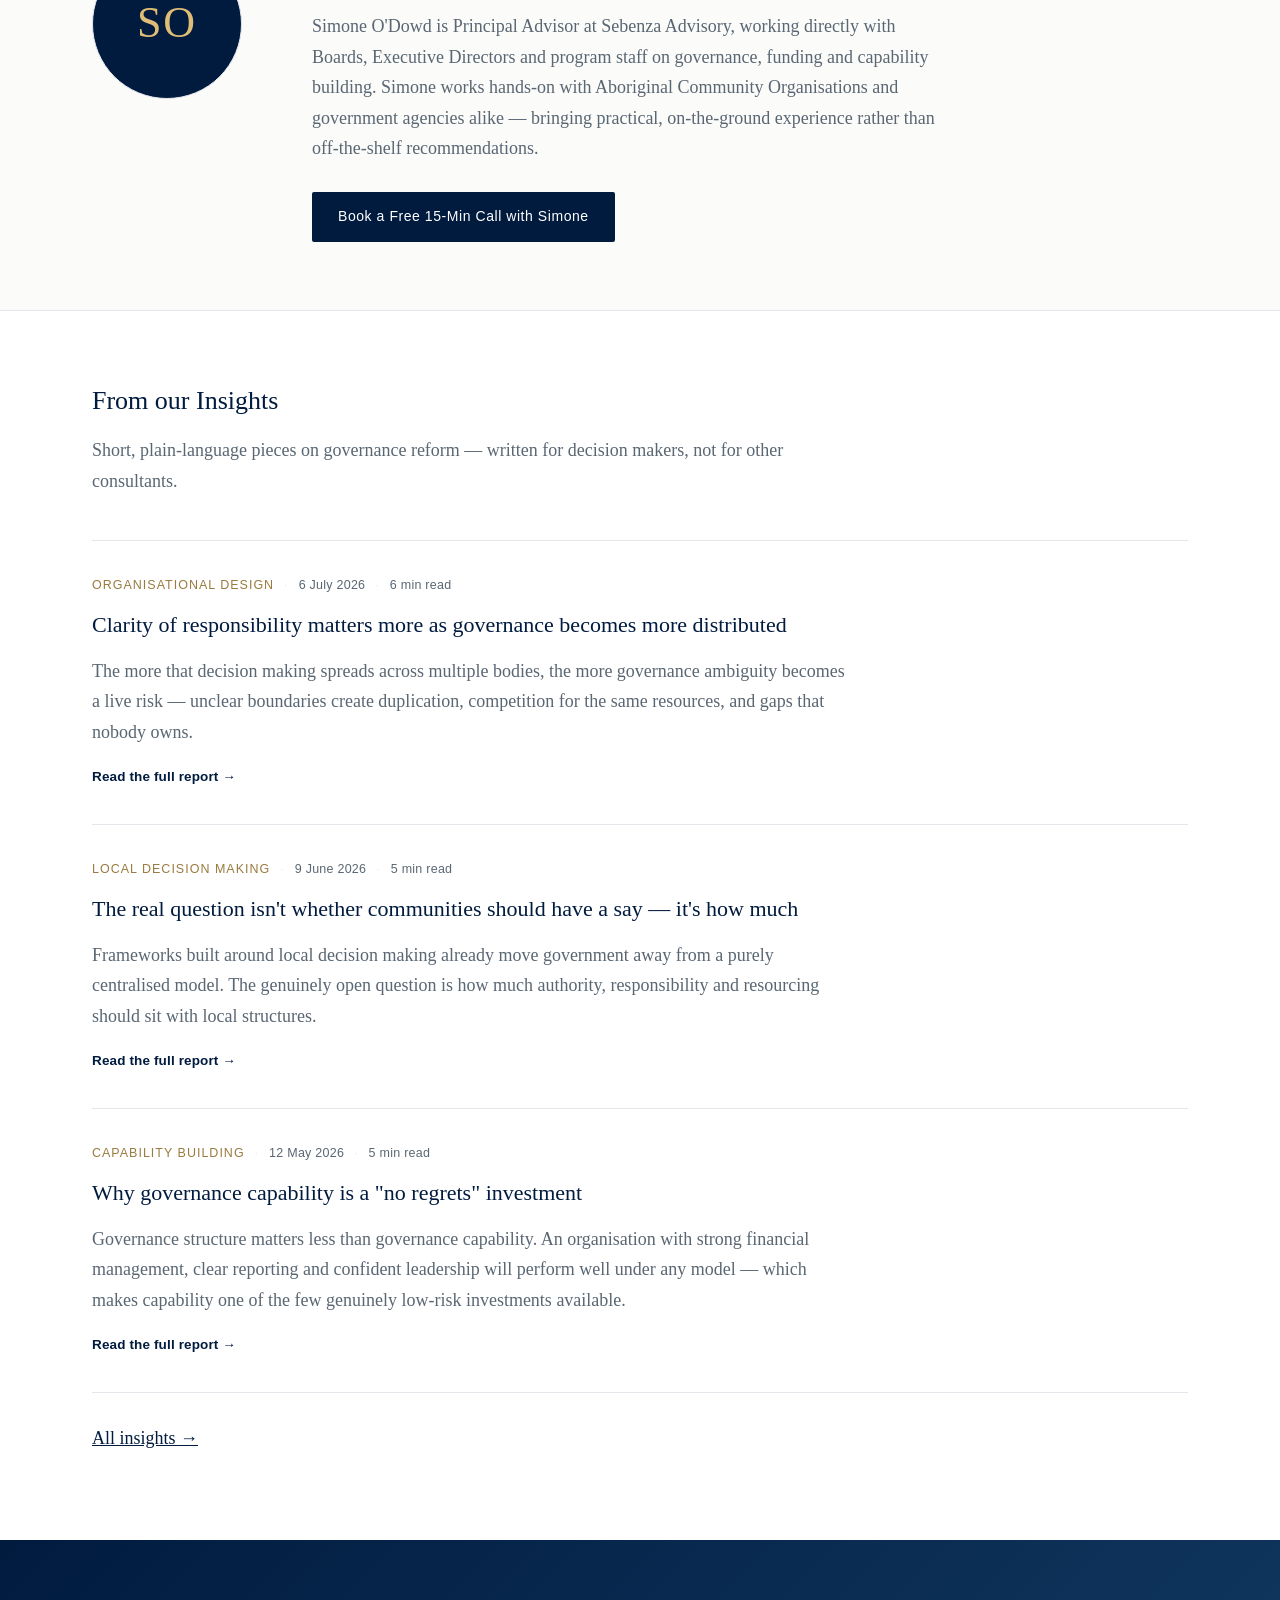
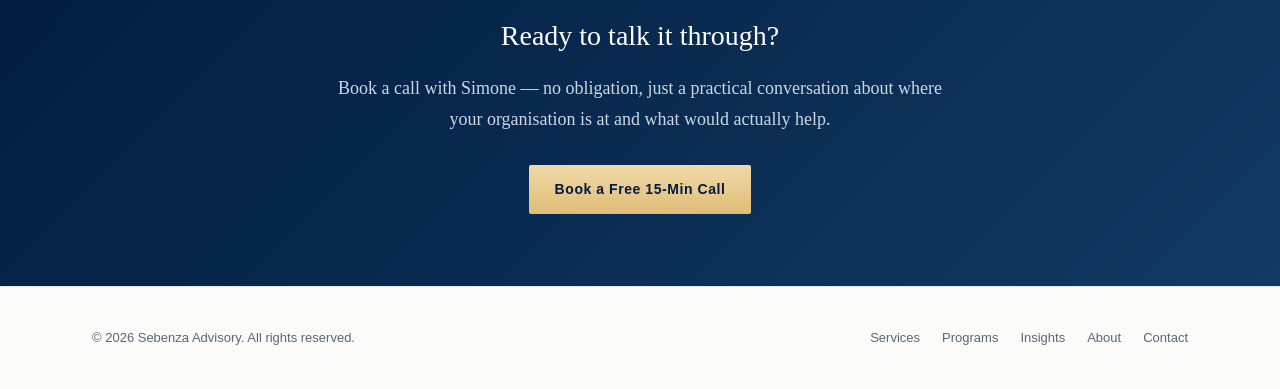
==== commit eb226eb4: "Conversion-focused hero: friendly value-led headline and lede, high-visibility gold CTA with reassur" ====
--- a/index.html
+++ b/index.html
@@ -47,11 +47,13 @@
   <div class="wrap">
     <div>
       <p class="eyebrow">Sebenza Advisory</p>
-      <h1>Stronger governance. Stronger organisations. Stronger community outcomes.</h1>
-      <p class="lede">Strategy, governance, funding and digital capability support for stronger organisations and better community outcomes — built in lockstep with government and community.</p>
-      <a class="btn primary" href="https://calendly.com/sebenza-advisory/consultation" target="_blank" rel="noopener">Book a Free 15-Min Call</a>
-      <a class="btn ghost" href="/approach.html">See what we do</a>
-      <p class="tagline">Strategy · Governance · Funding · Digital Capability</p>
+      <h1>Governance, funding or reporting headaches? We're the people to call.</h1>
+      <p class="lede">Friendly, practical help for Aboriginal organisations — and we're always a phone call away. Book a free 15-minute chat with Simone and we'll get things moving in no time.</p>
+      <div class="hero-cta-row">
+        <a class="btn gold hero-cta" href="https://calendly.com/sebenza-advisory/consultation" target="_blank" rel="noopener">Book Your Free Consultation →</a>
+        <a class="hero-textlink" href="/approach.html">or see what we do first</a>
+      </div>
+      <p class="hero-reassure">No cost, no obligation — just a practical conversation about what would help.</p>
     </div>
     <div class="hero-stats">
       <div class="stat">
--- a/assets/style.css
+++ b/assets/style.css
@@ -886,3 +886,32 @@
 @media (max-width: 900px) {
   .brand img { height: 52px; }
 }
+
+/* --- Conversion-focused hero CTA --- */
+.hero-cta-row { display: flex; align-items: center; gap: 22px; flex-wrap: wrap; }
+
+.btn.gold.hero-cta {
+  font-size: 16px;
+  padding: 16px 32px;
+  border-radius: 4px;
+  box-shadow: 0 4px 16px rgba(0, 0, 0, 0.35);
+}
+
+.btn.gold.hero-cta:hover { transform: translateY(-1px); }
+
+.hero-textlink {
+  font-family: "Helvetica Neue", Arial, sans-serif;
+  font-size: 14px;
+  color: #cdd7e3;
+  text-decoration: underline;
+  text-underline-offset: 3px;
+}
+
+.hero-textlink:hover { color: #fff; }
+
+.hero-reassure {
+  margin-top: 14px;
+  font-family: "Helvetica Neue", Arial, sans-serif;
+  font-size: 13.5px;
+  color: #a9bccf;
+}
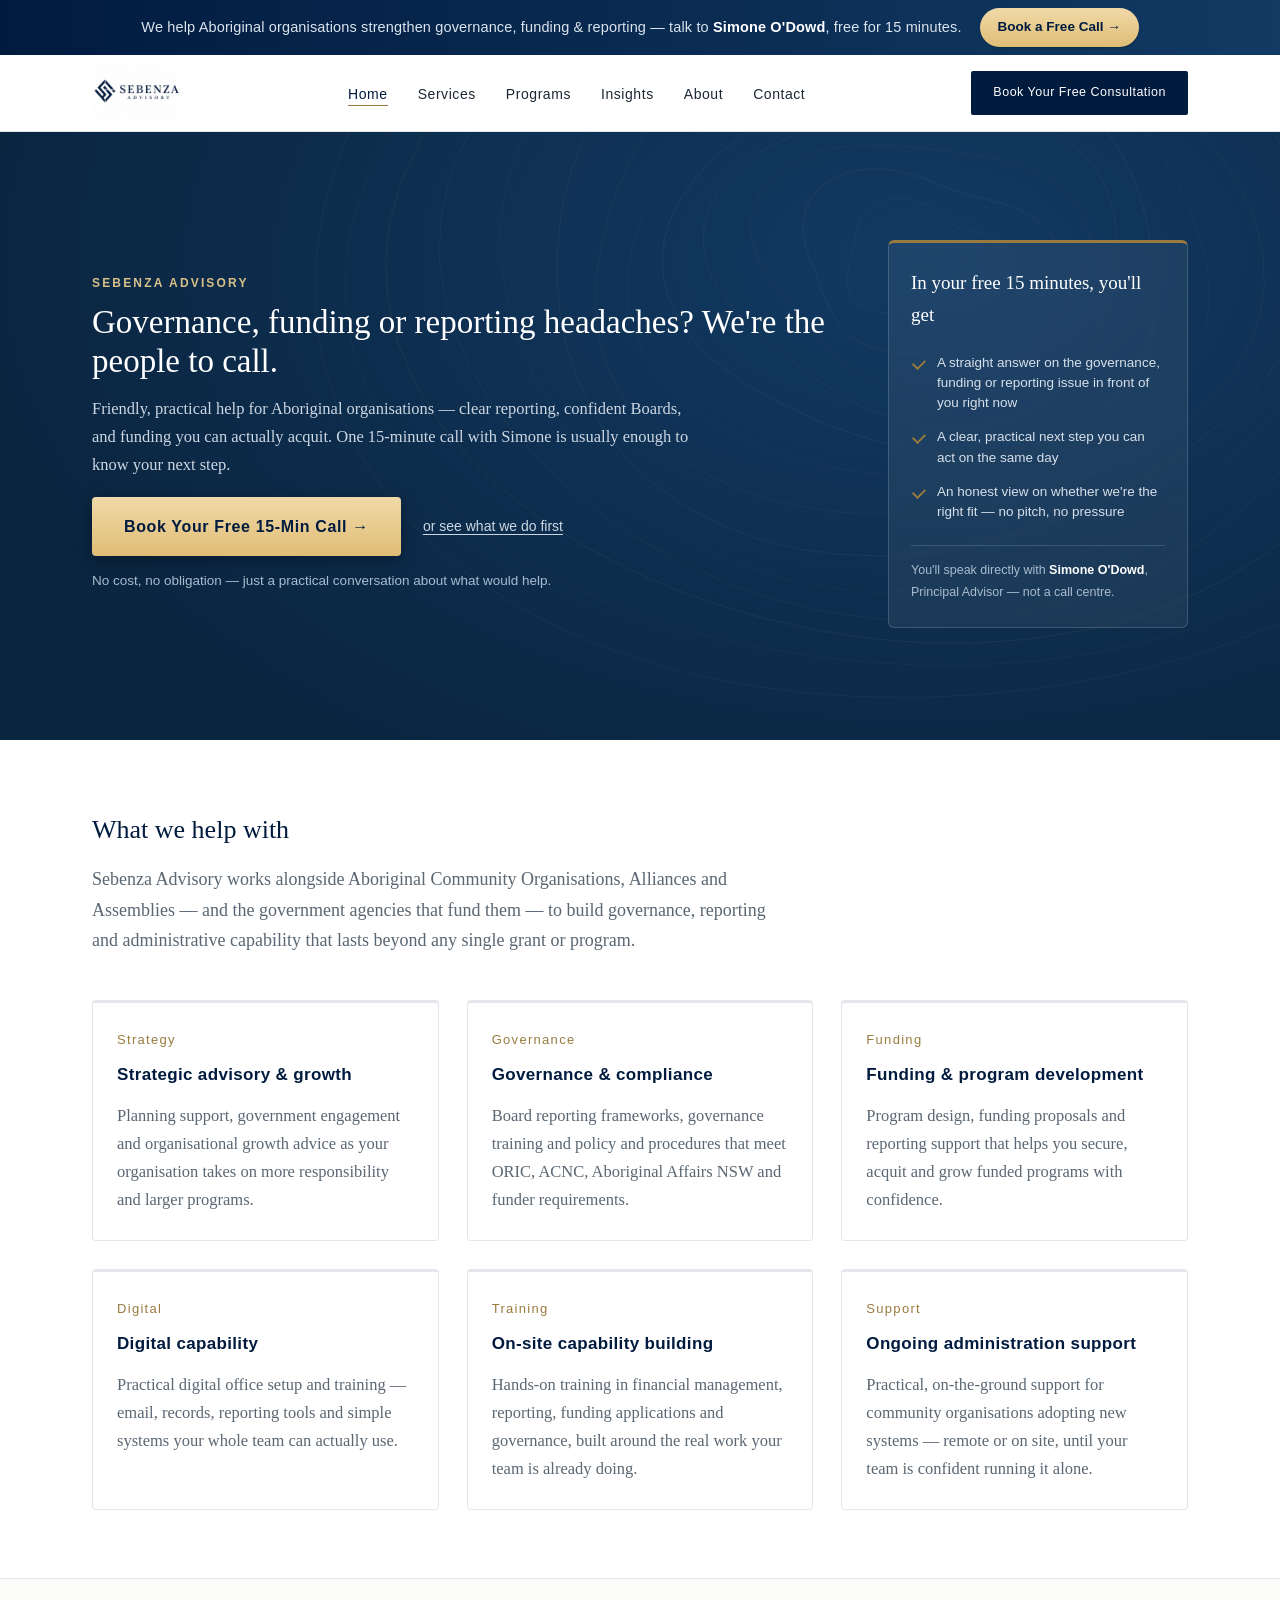
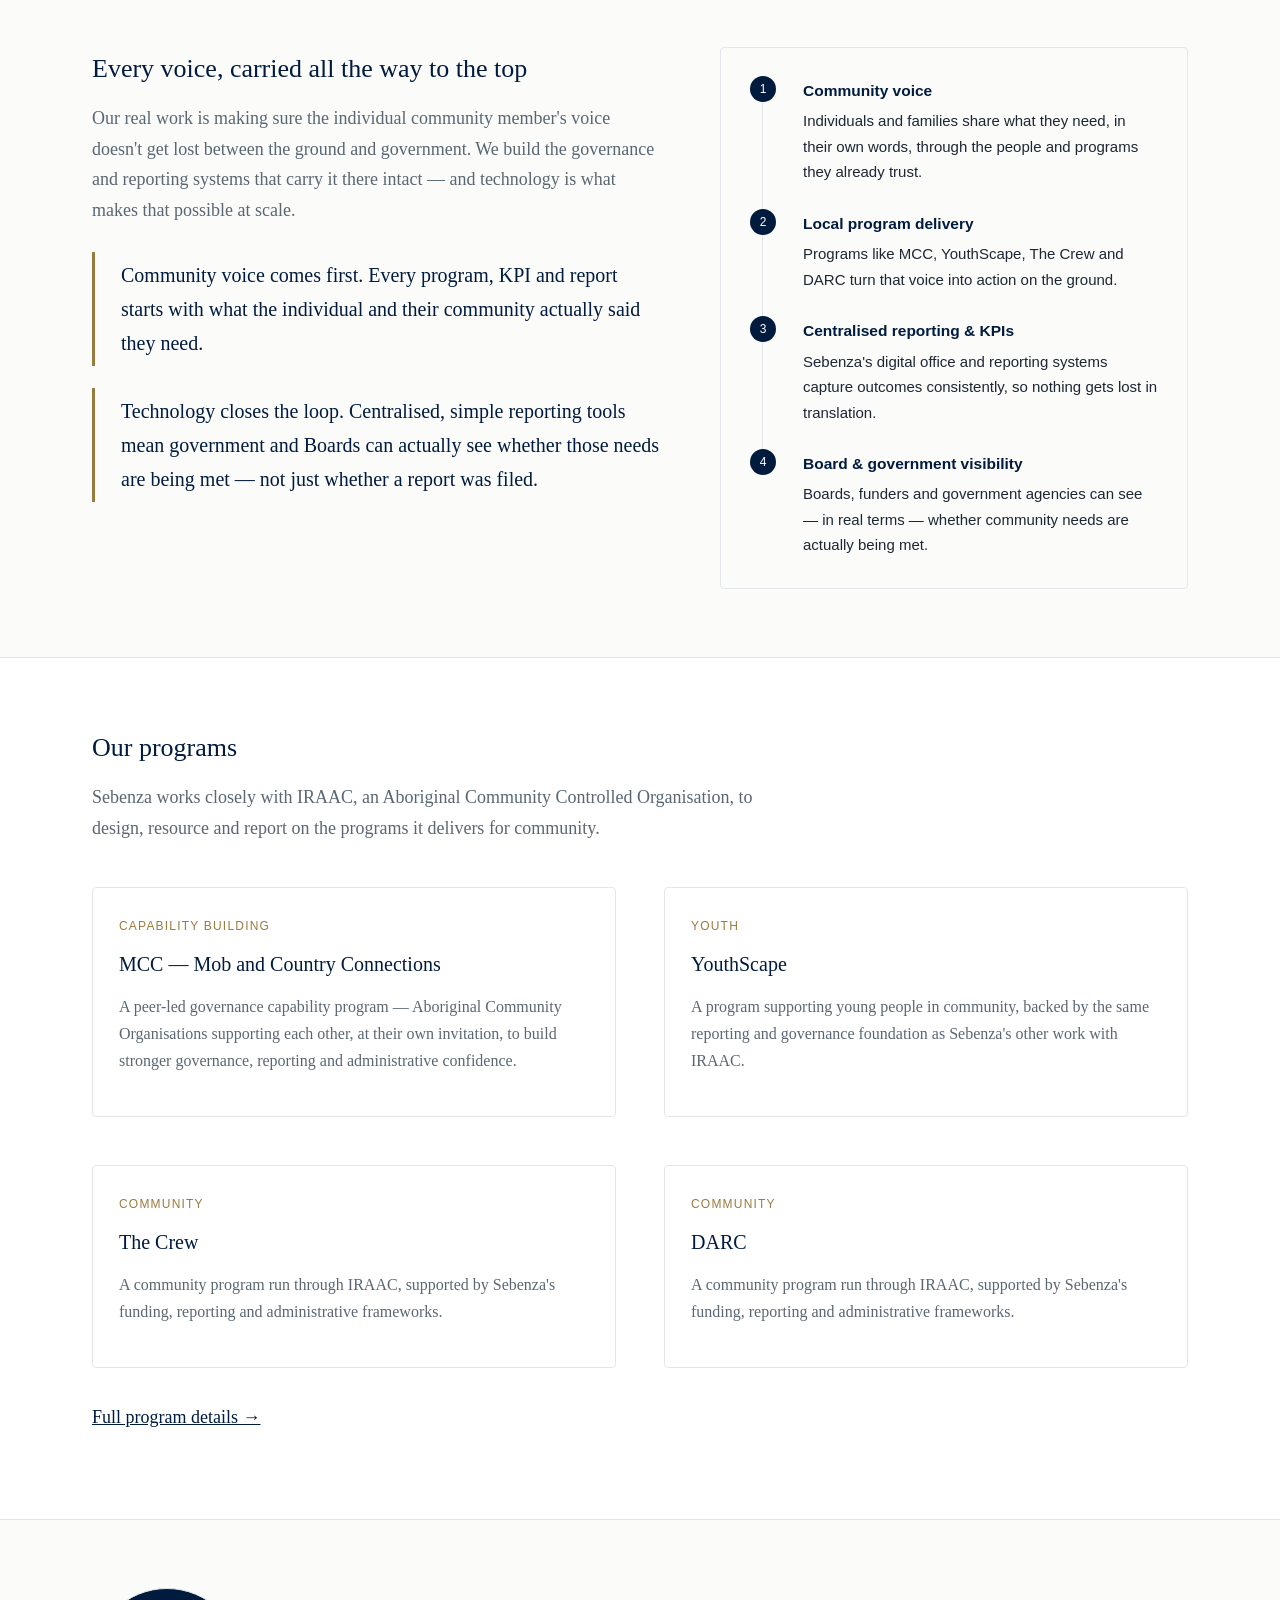
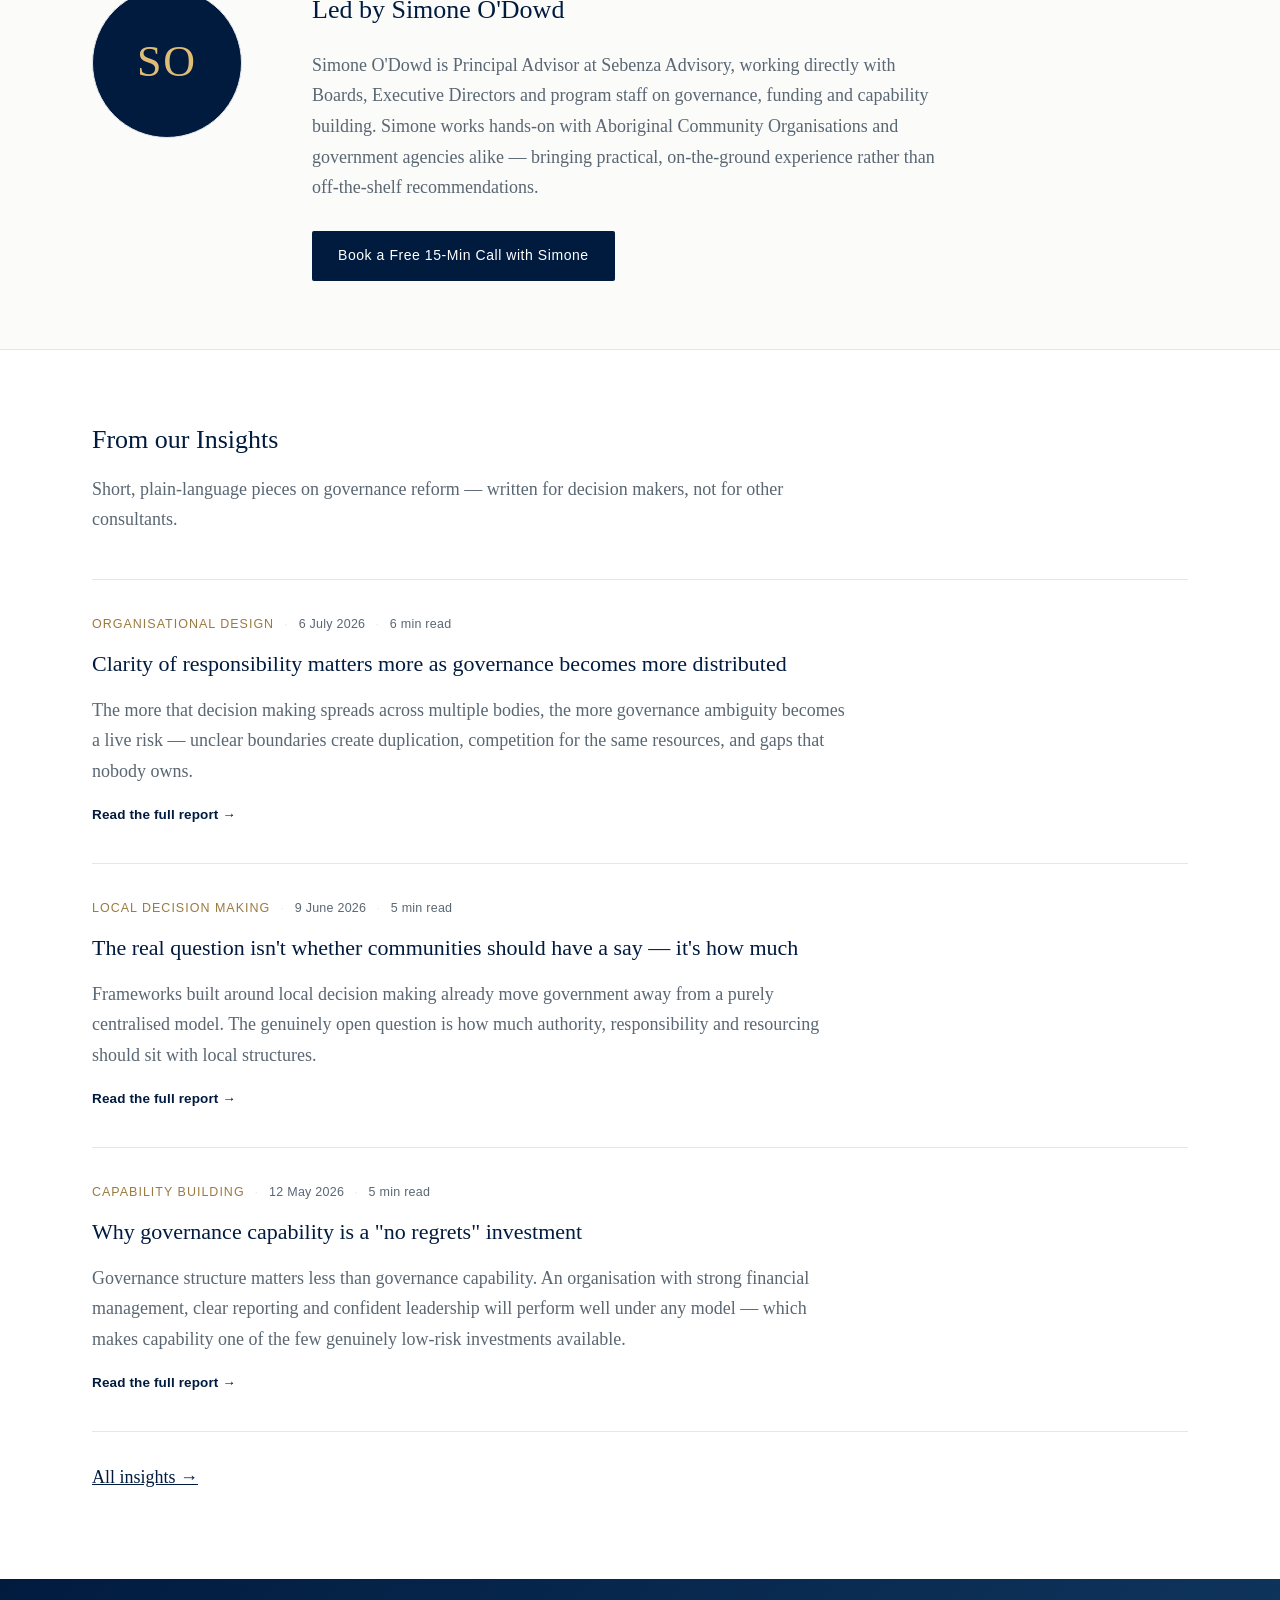
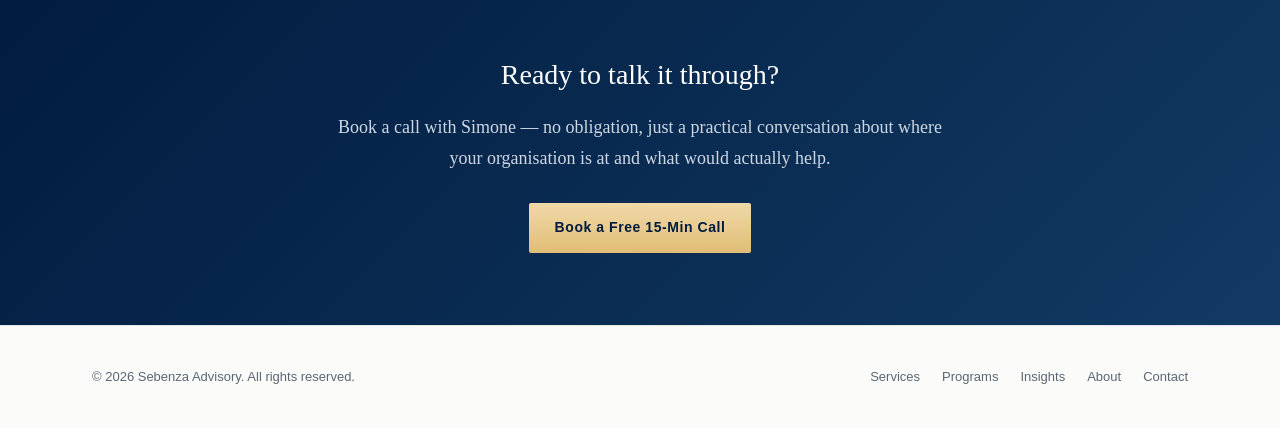
==== commit 0efdbab2: "Convert hero side panel from stats to a 'what you get in 15 minutes' offer card - Replace abstract 1" ====
--- a/index.html
+++ b/index.html
@@ -48,26 +48,21 @@
     <div>
       <p class="eyebrow">Sebenza Advisory</p>
       <h1>Governance, funding or reporting headaches? We're the people to call.</h1>
-      <p class="lede">Friendly, practical help for Aboriginal organisations — and we're always a phone call away. Book a free 15-minute chat with Simone and we'll get things moving in no time.</p>
+      <p class="lede">Friendly, practical help for Aboriginal organisations — clear reporting, confident Boards, and funding you can actually acquit. One 15-minute call with Simone is usually enough to know your next step.</p>
       <div class="hero-cta-row">
-        <a class="btn gold hero-cta" href="https://calendly.com/sebenza-advisory/consultation" target="_blank" rel="noopener">Book Your Free Consultation →</a>
+        <a class="btn gold hero-cta" href="https://calendly.com/sebenza-advisory/consultation" target="_blank" rel="noopener">Book Your Free 15-Min Call →</a>
         <a class="hero-textlink" href="/approach.html">or see what we do first</a>
       </div>
       <p class="hero-reassure">No cost, no obligation — just a practical conversation about what would help.</p>
     </div>
-    <div class="hero-stats">
-      <div class="stat">
-        <b>15 min</b>
-        <span>Free initial consultation with Simone O'Dowd</span>
-      </div>
-      <div class="stat">
-        <b>4</b>
-        <span>Community programs supported through IRAAC</span>
-      </div>
-      <div class="stat">
-        <b>NSW</b>
-        <span>Working lockstep with government and community</span>
-      </div>
+    <div class="hero-offer">
+      <p class="offer-title">In your free 15 minutes, you'll get</p>
+      <ul>
+        <li>A straight answer on the governance, funding or reporting issue in front of you right now</li>
+        <li>A clear, practical next step you can act on the same day</li>
+        <li>An honest view on whether we're the right fit — no pitch, no pressure</li>
+      </ul>
+      <p class="offer-note">You'll speak directly with <strong>Simone O'Dowd</strong>, Principal Advisor — not a call centre.</p>
     </div>
   </div>
 </section>
--- a/assets/style.css
+++ b/assets/style.css
@@ -209,6 +209,61 @@
   padding: 12px 14px !important;
   font-size: 13px !important;
 }
+
+/* Hero — what-you-get card (replaces stats) */
+.hero-offer {
+  background: rgba(255,255,255,0.06);
+  border: 1px solid rgba(255,255,255,0.16);
+  border-top: 3px solid var(--accent);
+  border-radius: 6px;
+  padding: 24px 22px;
+  backdrop-filter: blur(2px);
+}
+
+.hero-offer .offer-title {
+  font-family: "Georgia", serif;
+  font-size: 19px;
+  color: #fff;
+  margin: 0 0 14px;
+}
+
+.hero-offer ul {
+  list-style: none;
+  margin: 0 0 16px;
+  padding: 0;
+}
+
+.hero-offer li {
+  position: relative;
+  padding: 7px 0 7px 26px;
+  font-family: "Helvetica Neue", Arial, sans-serif;
+  font-size: 13.5px;
+  line-height: 1.5;
+  color: #d7e0ea;
+}
+
+.hero-offer li::before {
+  content: "";
+  position: absolute;
+  left: 2px;
+  top: 13px;
+  width: 10px;
+  height: 6px;
+  border-left: 2px solid var(--accent);
+  border-bottom: 2px solid var(--accent);
+  transform: rotate(-45deg);
+}
+
+.hero-offer .offer-note {
+  font-family: "Helvetica Neue", Arial, sans-serif;
+  font-size: 12.5px;
+  color: #a9bccf;
+  margin: 0;
+  padding-top: 14px;
+  border-top: 1px solid rgba(255,255,255,0.14);
+}
+
+.hero-offer .offer-note strong { color: #fff; font-weight: 600; }
 
 .hero-image .eyebrow {
   font-family: "Helvetica Neue", Arial, sans-serif;
@@ -739,6 +794,7 @@
   .hero h1, .hero-image h1 { font-size: 32px; }
   .hero-image .wrap { grid-template-columns: 1fr; padding-top: 72px; padding-bottom: 76px; }
   .hero-stats { display: none; }
+  .hero-offer { margin-top: 6px; padding: 20px 18px; }
   body { font-size: 17px; }
 }
 
